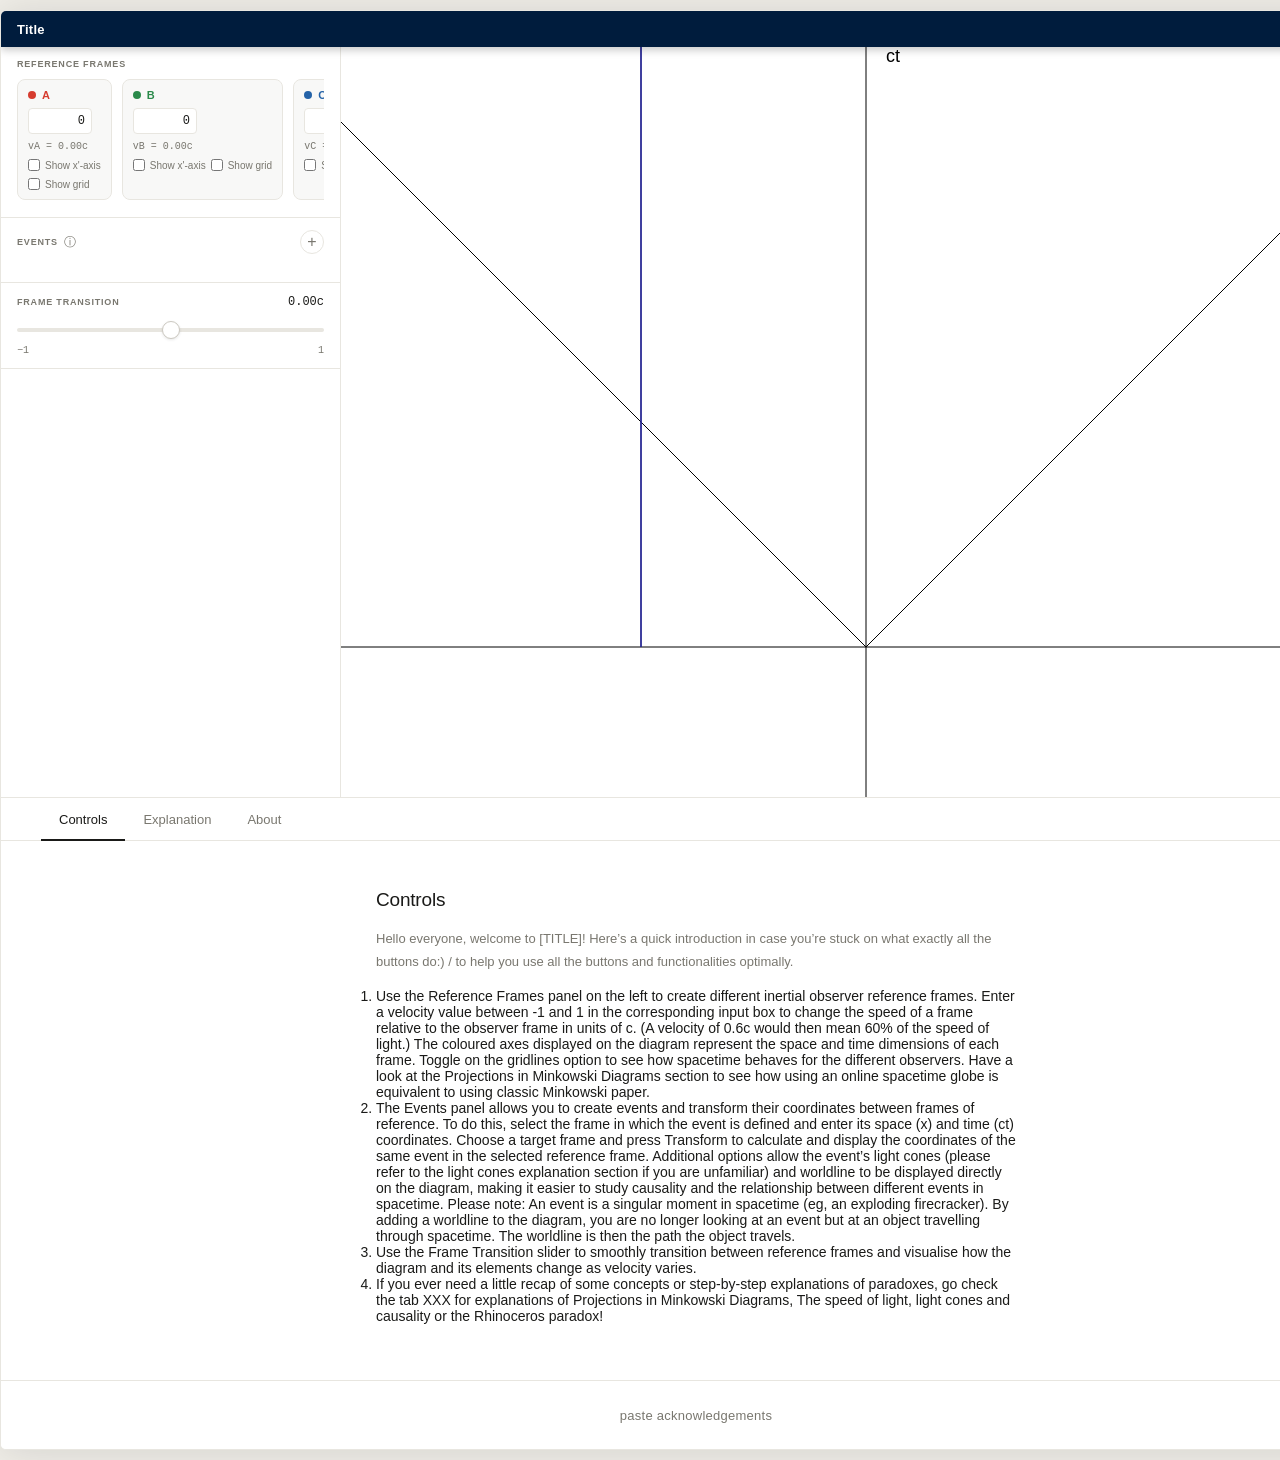
==== docs/index.html @ 631fa660 "fixing indents and closing </div>s" ====
<!DOCTYPE html>
<html>
  <head>
    <meta charset="utf-8" />
    <meta name="viewport" content="width=device-width,initial-scale=1" />
    <title>MDV tool</title>
    <link rel="stylesheet" href="pretty.css">
    <script type="module" src="https://pyscript.net/releases/2026.3.1/core.js"></script>
  </head>

  <body>

    <script type="py" src="./main.py"></script>

    <div class="app-container">

    <div class="title-bar">Title</div>

    <div class="app-shell">

      <div class="controls">

        <div class="panel-section">
          <span class="section-label">Reference frames</span>
          <div class="frames-track">

            <div class="frame-row">
              <div class="frame-row-head">
                <span class="frame-dot a"></span>
                <span class="frame-name a">A</span>
              </div>

              <!-- Velocity A display -->
              <input class="frame-velocity-input" id="velocity_A" type="number" step="0.01" value="0" py-input="clamp_velocity">
              <span class="frame-velocity-display" id="velocity_A_display">vA = 0.00c</span>

              <!-- Checkboxes A -->
              
              <label class="frame-x-axis-toggle">
                <input type="checkbox" id="x_axis_A" name="x_axis_A" value="on" py-change="handle_x_axis_A_checkbox">
                <span>Show x'-axis</span>
              </label>              
              
              <label class="frame-grid-toggle">
                <input type="checkbox" id="gridlines_A" name="gridlines_A" value="on" py-change="handle_grid_A_checkbox">
                <span>Show grid</span>
              </label>

            </div>

            <div class="frame-row">
              <div class="frame-row-head">
                <span class="frame-dot b"></span>
                <span class="frame-name b">B</span>
              </div>

              <!-- Velocity B display -->
              <input class="frame-velocity-input" id="velocity_B" type="number" step="0.01" value="0" py-input="clamp_velocity">
              <span class="frame-velocity-display" id="velocity_B_display">vB = 0.00c</span>

              <!-- Checkboxes B -->
              
              <label class="frame-x-axis-toggle">
                <input type="checkbox" id="x_axis_B" name="x_axis_B" value="on" py-change="handle_x_axis_B_checkbox">
                <span>Show x'-axis</span>              
              
              <label class="frame-grid-toggle">
                <input type="checkbox" id="gridlines_B" name="gridlines_B" value="on" py-change="handle_grid_B_checkbox">
                <span>Show grid</span>
              </label>

              </label>              

            </div>

            <div class="frame-row">
              <div class="frame-row-head">
                <span class="frame-dot c"></span>
                <span class="frame-name c">C</span>
              </div>

              <!-- Velocity C display -->
              <input class="frame-velocity-input" id="velocity_C" type="number" step="0.01" value="0" py-input="clamp_velocity">
              <span class="frame-velocity-display" id="velocity_C_display">vC = 0.00c</span>

              <!-- Checkboxes C -->
              
              <label class="frame-x-axis-toggle">
                <input type="checkbox" id="x_axis_C" name="x_axis_C" value="on" py-change="handle_x_axis_C_checkbox">
                <span>Show x'-axis</span>              
              
              <label class="frame-grid-toggle">
                <input type="checkbox" id="gridlines_C" name="gridlines_C" value="on" py-change="handle_grid_C_checkbox">
                <span>Show grid</span>
              </label>

              </label>

            </div>

          </div>
        </div>

        <div class="events-section">
          <div class="events-header">
            <span class="events-title-group">
              <span class="section-label">Events</span>
              <span class="tooltip-container">
                <span class="events-tooltip">&#9432;</span>
                <span class="tooltip-text">An event is a single moment in spacetime (e.g. a firecracker going off). Ticking &ldquo;Show worldline&rdquo; on an event instead draws the path an object travels through spacetime, along the line set by its frame velocity.</span>
              </span>
            </span>
            <button py-click="add_event" aria-label="Add event"></button>
          </div>
          <div id="event_container"></div>
        </div>

        <div class="slider-section">
          <div class="slider-header">
            <span class="section-label">Frame transition</span>
            <span class="slider-value" id="lab_velocity_display">0.00c</span>
          </div>
          <div class="slider-track">
            <div class="slider-track-bg"></div>
            <input id="lab_velocity_slider" type="range" min="-0.99" max="0.99" step="0.01" value="0" py-input="update_lab_frame">
          </div>
          <div class="slider-ends">
            <span class="slider-end-label">&minus;1</span>
            <span class="slider-end-label">1</span>
          </div>
        </div>

      </div>

      <div class="diagram-section">

        <div class="view-buttons">
          <button py-click="view_lab">0</button>
          <button py-click="view_A">A</button>
          <button py-click="view_B">B</button>
          <button py-click="view_C">C</button>
        </div>

        <svg id="diagram" width="1050" height="750" viewBox="0 0 1050 750">

            <defs>
              <clipPath id="diagram_clip">
                <rect x="0" y="0" width="1050" height="750" />
              </clipPath>

                  <marker id="arrow" markerWidth="10" markerHeight="10" refX="10" refY="5" orient="auto" markerUnits="strokeWidth">
                    <path d="M 0 0 L 10 5 L 0 10 z" fill="context-stroke" stroke="context-stroke" />
                  </marker>

            </defs>

          <g clip-path="url(#diagram_clip)">

            <g id="background_layer">
              <!-- Lightcone negative -->
              <line x1="525" y1="600" x2="0" y2="75" stroke="black" />
              
              <!-- Lightcone positive -->
              <line x1="525" y1="600" x2="1050" y2="75" stroke="black" />
              
              <!-- Vertical line -->
              <line x1="525" y1="0" x2="525" y2="1200" stroke="black" />
            
              <!-- Horizontal line -->
              <line x1="0" y1="600" x2="1050" y2="600" stroke="black" />
            </g>

            <g id="grid_layer"></g>

            <g id="axis_layer">
              <line id="t_axis_prime_A" x1="300" y1="600" x2="300" y2="0" stroke="red" />
              <line id="t_axis_prime_B" x1="300" y1="600" x2="300" y2="0" stroke="green" />
              <line id="t_axis_prime_C" x1="300" y1="600" x2="300" y2="0" stroke="blue" />
              <text id="label_ct_axis" x="545" y="15" fill="black" font-size="18">ct</text>
            </g>

            <g id="event_layer"></g>

            <g id="label_layer"></g>

            <g id="projection_layer"></g>
          </g>

        </svg>

      </div>

    </div>

    <div class="scroll-page">

      <nav class="scroll-nav">
        <a class="active" onclick="showTab('tab-main', this)">Controls</a>
        <a onclick="showTab('tab-explanations', this)">Explanation</a>
        <a onclick="showTab('tab-about', this)">About</a>
      </nav>

      <div class="tab-panel active" id="tab-main">
        <div class="section-content">
          <h2>Controls</h2>
          <p>Hello everyone, welcome to [TITLE]! Here’s a quick introduction in case you’re stuck on what exactly all the buttons do:) / to help you use all the buttons and functionalities optimally.</p>
          <ol>
            <li>Use the Reference Frames panel on the left to create different inertial observer reference frames.
Enter a velocity value between -1 and 1 in the corresponding input box to change the speed of a frame relative to the observer frame in units of c. (A velocity of 0.6c would then mean 60% of the speed of light.) The coloured axes displayed on the diagram represent the space and time dimensions of each frame.
Toggle on the gridlines option to see how spacetime behaves for the different observers. Have a look at the Projections in Minkowski Diagrams section to see how using an online spacetime globe is equivalent to using classic  Minkowski paper.</li>
            <li>The Events panel allows you to create events and transform their coordinates between frames of reference. To do this, select the frame in which the event is defined and enter its space (x) and time (ct) coordinates. Choose a target frame and press Transform to calculate and display the coordinates of the same event in the selected reference frame. 
Additional options allow the event’s light cones (please refer to the light cones explanation section if you are unfamiliar) and worldline to be displayed directly on the diagram, making it easier to study causality and the relationship between different events in spacetime. Please note: An event is a singular moment in spacetime (eg, an exploding firecracker). By adding a worldline to the diagram, you are no longer looking at an event but at an object travelling through spacetime. The worldline is then the path the object travels.</li>
            <li>Use the Frame Transition slider to smoothly transition between reference frames and visualise how the diagram and its elements change as velocity varies.</li>
            <li>If you ever need a little recap of some concepts or step-by-step explanations of paradoxes, go check the tab XXX for explanations of Projections in Minkowski Diagrams, The speed of light, light cones and causality or the Rhinoceros paradox!</li>
        </div>
      </div>

      <div class="tab-panel" id="tab-explanations">
        <div class="section-content">
          <h2>Explanations</h2>

          <!-- Explanation Sub Tabs -->
          <div class="explanations-layout">
            <nav class="explanations-nav">
              <a class="active" onclick="showExplanationTab('exp-projections', this)">Projections In Minkowski Diagrams</a>
              <a onclick="showExplanationTab('exp-lightcones', this)">Speed of light, Light cones and Causality</a>
              <a onclick="showExplanationTab('exp-rhinoceros', this)">The Rhinoceros and the Falling Blades</a>
            </nav>
          </div>
            
 <!-- Projections in Minkowski Diagrams Tab -->
          <div class="explanations-tab active" id="exp-projections">
            <p>The beauty of space-time diagrams is that they allow us to see how things look from different moving perspectives. In the interactive spacetime globe above, this can be done by moving the slider to transition between reference frames. In your Special Relativity classes, however, you will likely encounter Minkowski diagrams, which are a paper version of the spacetime globe. While in the online spacetime globe, the switching between frames is done for you by the code; on Minkowski paper, you can look at events from different perspectives through something called projections. This section explains what projections are and how to use them to transform between reference frames on paper. </p>
            <p>We always start with one reference frame, the observer frame, which has the x (space dimension) and ct (time dimension) axes at a 90-degree angle from each other, as you can see below. </p>
   
            <img
              src="NAME.png"
              alt="TITLE"
              class="explanation-image"
            >
            <P>  It is important to remember that the observer frame does not have to be a stationary frame. In fact, according to the Principle of Relativity, there exists no true stationary frame, as each frame is equally valid to be chosen as the observer frame. Indeed, nothing is purely static in our Universe! The “observer” frame is simply the frame which does not have a velocity relative to the chosen observer. </P>
            <p> An event is something that happens at one point in space-time, meaning it has one ct coordinate (time) and one x coordinate (space), like the dark blue point below. </p>
  
            <img
              src="NAME.png"
              alt="TITLE"
              class="explanation-image"
            >

            <p> To read the x (or space) -coordinate of the event on this diagram, you have to follow the vertical dotted line (which is parallel to the ct-axis) from the point until the x-axis. To find the ct (or time?)-coordinate, you have to follow the horizontal dotted line (which is parallel to the x-axis) from the point until the ct-axis. This “following of the dotted lines” is what we call projecting onto the axis. </p>

            <img
              src="NAME.png"
              alt="TITLE"
              class="explanation-image"
            >
            <p> This might all seem like primary school math, I know. But, bear with me, this was a necessary little recap before diving into… tilted axes. </p>
            <p> Suppose we add another reference frame, the target reference frame (in orange), which moves with constant velocity relative to the observer's reference frame (in blue). As you know from the MinutePhysics videos, the path or worldline of this moving frame can be represented by a slanted and stretched line. This line is the ct-axis of the second frame of reference. By convention, we call this the “primed axis” (ct’-axis). </p>

            <img
              src="NAME.png"
              alt="TITLE"
              class="explanation-image"
            >
            <p> This primed ct-axis has a particular angle relative to the unprimed ct-axis. The primed x-axis is built with the same angle relative to the unprimed x-axis. </p>

            <img
              src="NAME.png"
              alt="TITLE"
              class="explanation-image"
            >
            <p> Reading the spacetime coordinates of the event in the observer's frame (in blue) doesn’t change; you still follow the vertical and horizontal dotted lines to project onto the axes, ending up with (3, 2). </p>
   
            <img
              src="NAME.png"
              alt="TITLE"
              class="explanation-image"
            >

            <p> HOWEVER, things change a little bit when we want to read the time and space at which the event happened for the orange target frame. Remember that we had to draw our dotted lines parallel to the axes when we did projections? Here, the axes are tilted, but the same logic applies: to read the value on the ct’-axis, we have to follow a dotted line that is parallel to the x’-axis and vice versa. This way, we will find different values for the time and place of this dark blue event depending on the reference frame we look at! </p>
            <p> Moreover, look at the spacing between the blue tick marks versus between the orange ones… Do you notice that the orange ones are further away from each other? The fabric of space-time literally stretches when you see the world from a moving perspective. </p>

            <img
              src="NAME.png"
              alt="TITLE"
              class="explanation-image"
            >

            <p> The important thing to remember here is that the dotted line that projects the event onto the axis you want to read the information from must always be parallel to the other axis of the same frame. The dotted lines basically mean “as seen by [insert chosen frame of reference]”. Here, our event happens at (3, 2) in the blue reference frame, but at around (2.5, 0.5) in the orange reference frame. </p>
            <p> This is how we read space-time diagrams: these values are… relative! </p>
            <p> Make sure you properly understand how to do these kinds of projections before diving into more complex situations </p>
            <p> You might have noticed, in the interactive spacetime globe above, that the tick marks of a tilted reference frame are slightly slanted. The slope of these ticks corresponds to the slope of the x’-axis. To project an event onto a ct-axis of a specific reference frame, you would have to draw a line from the event to the ct-axis of that frame, parallel to the tickmarks on this axis, as shown below. </p>

            <img
              src="NAME.png"
              alt="TITLE"
              class="explanation-image"
            >

            <p> But really, there’s no need to do this! Our code does this for you as you adjust the slider to transition to the target reference frame. You can then read the coordinates as normal. </p> 
            <img
              src="NAME.png"
              alt="TITLE"
              class="explanation-image"
            >

          </div>


<!-- Lightcone Tab -->
          <div class="explanations-tab" id="exp-lightcones">
            <p> It is a common misconception to think that light and its properties cause Special Relativistic effects. But really, Special Relativity doesn’t depend on the properties of light at all. Using Newton's laws of physics and the principle of relativity, it is possible to mathematically prove that there must exist one maximum speed in nature that doesn’t change depending on your reference frame. Experimental evidence shows that this maximum and invariant speed is exactly 299,792,458 m/s: the speed of light! :) So the invariance of the speed of light follows from the Principle of Relativity, which describes how our Universe fundamentally works, rather than the other way around. </p>
            <p> As explained in the MinutePhysics videos, space-time diagrams are designed so that one vertical tick on the ct-axis corresponds to 1 second, and one horizontal tick on the x-axis corresponds to the distance light travels in 1 second. This way, the speed of light can be visualised by a line with a 45-degree slope starting at the centre and extending in both spatial directions. </p>
            <p> Imagine you stand in the centre of the diagram (at rest relative to the reference frame) with a light bulb, and you turn it on for one millisecond. The diagram below shows the worldlines of light rays emitted in both directions from your light bulb at time = 0. This V shape, which is created by the two worldlines of light, is what we call a future light cone. Following these lines, you can then see that these rays of light will reach x = 2 and x = -2 at ct = 2, etc. </p>

            <img
              src="NAME.png"
              alt="TITLE"
              class="explanation-image"
            > 

            <p> Now, let’s say that we are on Earth, which is in the middle of the diagram and at rest relative to the observer frame. Earth’s worldline is thus the vertical blue line. </p>
  
            <img
              src= "NAME.png"
              alt="TITLE"
              class="explanation-image"
            >

            <p> Let’s then imagine that a star, which is at rest relative to Earth, explodes 10 light-years away from Earth. The star has its own vertical worldline in yellow. The light emitted by the explosion needs time to travel from the star to Earth. This is why we don’t see the star exploding exactly when it happens, but after a time delay. </p>

            <img
              src="NAME.png"
              alt="TITLE"
              class="explanation-image"
            >


            <p> To visualise that in a space-time diagram, we need to plug in the event of the explosion, which happens at some time t1 as represented by the orange cross. Here, the explosion happened three years ago. We can draw the light cone representing photons coming from the exploding star and travelling through space-time. </p>
          
            <img
              src="NAME.png"
              alt="TITLE"
              class="explanation-image"
            >

            <p> Do you notice that the left ray of photons hits Earth’s worldline at the blue cross? Let’s call that time t2. This is thus the time when the people on Earth will see the star exploding! The time difference (t1 - t2) is the time light took to go from the star to Earth. The further away the star is, the longer this time interval will be. </p>
   
            <img
              src="NAME.png"
              alt="TITLE"
              class="explanation-image"
            >

            <p> The same principle applies to moving things relative to the event. Imagine that you are now on a spaceship travelling to another galaxy at a fraction of the speed of light. The spaceship just passes by Earth at time = 0, so that Earth and the spaceship are at the coordinates (0, 0) in our diagram. The red line on the diagram below is the worldline of the spaceship. </p>

            <img
              src="NAME.png"
              alt="TITLE"
              class="explanation-image"
            >

            <p> As you can see below, the galaxy explodes at t1 for Earth, but earlier, at t1’, for you in the ship (remember how projections work). </p>

            <img
              src="NAME.png"
              alt="TITLE"
              class="explanation-image"
            >

            <p> If we add the light cone of the galaxy exploding and follow it, we see it crossing Earth’s worldline at t2, but the spaceship’s worldline at t2’. In your spaceship, you thus see the galaxy exploding before anyone on Earth does. </p>

            <img
              src="NAME.png"
              alt="TITLE"
              class="explanation-image"
            >

            <p> Since nothing can go faster than light, there is no way the explosion of the galaxy may have influenced things on Earth before t2. This is why all points within the future light cone (in yellow below) can be called the “causal future”: anything in this light cone might be influenced by the explosion of the galaxy. </p>

            <img
              src="NAME.png"
              alt="TITLE"
              class="explanation-image"
            >

            <p> The past light cone encompassing the “causal past” is framed by the same 45-degree sloped lines, representing the light that reached the event. Only events within this past light cone might have influenced the explosion; any events outside of it were too far away for their light to travel to the galaxy in time to have influenced the explosion. </p>

            <img
              src="NAME.png"
              alt="TITLE"
              class="explanation-image"
            >

          </div>

<!-- Rhinocerons Tab -->
          <div class="explanations-tab" id="exp-rhinoceros">
            <p>Rhino explanations</p>
          </div>
        </div>
      </div>

      <div class="tab-panel" id="tab-about">
        <div class="section-content">
          <h2>About</h2>
          <p>Lorem ipsum dolor sit amet, consectetur adipiscing elit. At vero eos et accusamus et iusto odio dignissimos ducimus qui blanditiis praesentium voluptatum deleniti atque corrupti quos dolores.</p>
        </div>
      </div>
      <div class="credits">
        <div class="ack-text">paste acknowledgements</div>
        </div>
      </div>
    </div>


    <script>
      function showTab(id, link) {
        document.querySelectorAll('.tab-panel').forEach(function (p) { p.classList.remove('active'); });
        document.querySelectorAll('.scroll-nav a').forEach(function (a) { a.classList.remove('active'); });
        document.getElementById(id).classList.add('active');
        link.classList.add('active');
      }
    </script>

    <script>
      function showExplanationTab(id, link) {
        document.querySelectorAll('.explanations-tab').forEach(function (tab) {
          tab.classList.remove('active');
        });

        document.querySelectorAll('.explanations-nav a').forEach(function (a) {
          a.classList.remove('active');
        });

        document.getElementById(id).classList.add('active');
          link.classList.add('active');
      }
    </script>
  </body>
</html>
---- docs/pretty.css ----
*, *::before, *::after {
  box-sizing: border-box;
  margin: 0;
  padding: 0;
}

@import url('https://fonts.googleapis.com/css2?family=DM+Sans:wght@400;500;600&family=DM+Mono:wght@400;500&display=swap');

:root {
  --panel-width: 340px;
  --diagram-width: 1050px;
  --diagram-height: 750px;
  --page-width: 1392px; 
  --page-radius: 6px;

  --color-bg:             #ffffff;
  --color-surface:        #f8f8f7;
  --color-ack-bg:         #dedcd4;
  --color-side:           #f0eee8;
  --color-titlebar:       #001c3d;
  --color-accent:         #df362f;
  --color-border:         #e8e6e0;
  --color-border-strong:  #ccc9c1;
  --color-text:           #1a1a18;
  --color-text-muted:     #79776f;

  --color-frame-a:        #d63c2f;
  --color-frame-b:        #2a8a4a;
  --color-frame-c:        #2563a8;
  --color-observer:       #7c3aed;

  --font-ui:              'DM Sans', 'Helvetica Neue', Arial, sans-serif;
  --font-mono:            'DM Mono', 'Fira Mono', monospace;

  --transition:           140ms ease;
}

html {
  scroll-behavior: smooth;
}

body {
  font-family: var(--font-ui);
  font-size: 14px;
  background: var(--color-side);
  color: var(--color-text);
  min-height: 100vh;
  color-scheme: light;
}

/*  tooltip styling  */
.tooltip-container {
  position: relative;
  cursor: help;
  display: inline-block;
}

.tooltip-text {
  visibility: hidden;
  background-color: white;
  color: black;
  padding: 8px 10px;
  border: 1px solid var(--color-border-strong);
  border-radius: 6px;
  box-shadow: 0 6px 20px rgba(0, 0, 0, 0.18);

  position: absolute;
  top: 150%;
  left: 0;
  z-index: 1000;

  display: block;
  width: 250px;

  font-size: 11px;
  line-height: 1.5;
  white-space: normal;
  overflow-wrap: break-word;
}

.tooltip-container:hover .tooltip-text {
  visibility: visible;
}

#event_container .tooltip-container {
  display: none;
}

/* info icon next to the Events title */
.events-tooltip {
  font-size: 12px;
  line-height: 1;
  color: var(--color-text-muted);
  cursor: help;
}


/* column layout */

.app-container {
  width: var(--page-width);
  max-width: var(--page-width);
  margin: 10px auto;
  background: var(--color-bg);
  border: 1px solid var(--color-border);
  border-radius: var(--page-radius);
  overflow: hidden;
  box-shadow: 0 2px 44px rgba(0, 0, 0, 0.12);
}

/* title bar */

.title-bar {
  position: relative;
  z-index: 2;
  display: flex;
  align-items: center;
  height: 36px;
  padding: 0 16px;
  background: var(--color-titlebar);
  box-shadow: 0 3px 8px rgba(0, 0, 0, 0.22);
  font-family: var(--font-ui);
  font-size: 13px;
  font-weight: 600;
  letter-spacing: 0.02em;
  color: #ffffff;
}

.app-shell {
  display: grid;
  grid-template-columns: var(--panel-width) 1fr;
  width: 100%;
  border-bottom: 1px solid var(--color-border);
  background: var(--color-bg);
}


/* left panel */

.controls {
  display: flex;
  flex-direction: column;
  min-height: var(--diagram-height);
  border-right: 1px solid var(--color-border);
  background: var(--color-bg);
  color-scheme: light;
}

.panel-section,
.events-section,
.slider-section {
  padding: 12px 16px;
  border-bottom: 1px solid var(--color-border);
  flex-shrink: 0;
}

.section-label {
  display: block;
  font-size: 9px;
  font-weight: 600;
  letter-spacing: 0.09em;
  text-transform: uppercase;
  color: var(--color-text-muted);
  margin-bottom: 10px;
}


/* frames horizontal, scrollable */

.frames-track {
  display: flex;
  gap: 10px;
  overflow-x: auto;
  overflow-y: hidden;
  padding-bottom: 5px;
  scroll-snap-type: x proximity;
  -webkit-overflow-scrolling: touch;
}

.frames-track::-webkit-scrollbar {
  height: 3px;
}

.frames-track::-webkit-scrollbar-thumb {
  background: var(--color-border);
  border-radius: 2px;
}

.frame-row {
  display: flex;
  flex-direction: column;
  gap: 7px;
  width: max-content;
  flex-shrink: 0;
  scroll-snap-align: start;
  background: var(--color-surface);
  border: 1px solid var(--color-border);
  border-radius: 8px;
  padding: 9px 10px;
}

.frame-row-head {
  display: flex;
  align-items: center;
  gap: 6px;
}

.frame-dot {
  width: 8px;
  height: 8px;
  border-radius: 50%;
  flex-shrink: 0;
}

.frame-dot.a { background: var(--color-frame-a); }
.frame-dot.b { background: var(--color-frame-b); }
.frame-dot.c { background: var(--color-frame-c); }

.frame-name {
  font-size: 11px;
  font-weight: 600;
  letter-spacing: 0.05em;
}

.frame-name.a { color: var(--color-frame-a); }
.frame-name.b { color: var(--color-frame-b); }
.frame-name.c { color: var(--color-frame-c); }

.frame-velocity-display {
  font-family: var(--font-mono);
  font-size: 10px;
  color: var(--color-text-muted);
}

#velocity_A,
#velocity_B,
#velocity_C {
  font-family: var(--font-mono);
  font-size: 12px;
  width: 64px;
  padding: 5px 6px;
  border: 1px solid var(--color-border);
  border-radius: 4px;
  background: #ffffff;
  color: #1a1a18;
  text-align: right;
  transition: border-color var(--transition);
  -moz-appearance: textfield;
  color-scheme: light;
}

#velocity_A::-webkit-outer-spin-button,
#velocity_A::-webkit-inner-spin-button,
#velocity_B::-webkit-outer-spin-button,
#velocity_B::-webkit-inner-spin-button,
#velocity_C::-webkit-outer-spin-button,
#velocity_C::-webkit-inner-spin-button {
  -webkit-appearance: none;
}

#velocity_A:focus,
#velocity_B:focus,
#velocity_C:focus {
  outline: none;
  border-color: var(--color-border-strong);
}

.frame-grid-toggle {
  display: flex;
  align-items: center;
  gap: 5px;
  cursor: pointer;
}

.frame-grid-toggle input[type="checkbox"] {
  accent-color: var(--color-text-muted);
  width: 12px;
  height: 12px;
  cursor: pointer;
  flex-shrink: 0;
}

.frame-grid-toggle span {
  font-size: 10px;
  color: var(--color-text-muted);
  user-select: none;
  white-space: nowrap;
}

.frame-x-axis-toggle {
  display: flex;
  align-items: center;
  gap: 5px;
  cursor: pointer;
}

.frame-x-axis-toggle input[type="checkbox"] {
  accent-color: var(--color-text-muted);
  width: 12px;
  height: 12px;
  cursor: pointer;
  flex-shrink: 0;
}

.frame-x-axis-toggle span {
  font-size: 10px;
  color: var(--color-text-muted);
  user-select: none;
  white-space: nowrap;
}



/* events horizontal scrollable tray of cards */

.events-header {
  display: flex;
  align-items: center;
  justify-content: space-between;
  margin-bottom: 10px;
}

.events-header .section-label {
  margin-bottom: 0;
}

.events-title-group {
  display: inline-flex;
  align-items: center;
  gap: 6px;
}

.events-title-group .tooltip-container {
  display: inline-flex;
  align-items: center;
}

button[py-click="add_event"] {
  display: inline-flex;
  align-items: center;
  justify-content: center;
  width: 24px;
  height: 24px;
  padding: 0;
  border: 1px solid var(--color-border);
  border-radius: 50%;
  background: #ffffff;
  color: var(--color-text-muted);
  cursor: pointer;
  font-size: 0;
  transition: background var(--transition), border-color var(--transition), color var(--transition);
  color-scheme: light;
}

button[py-click="add_event"]::before {
  content: "+";
  font-size: 16px;
  font-weight: 400;
  line-height: 1;
  color: var(--color-text-muted);
}

button[py-click="add_event"]:hover {
  background: var(--color-surface);
  border-color: var(--color-border-strong);
}

button[py-click="add_event"]:hover::before {
  color: var(--color-text);
}

#event_container {
  display: flex;
  gap: 10px;
  overflow-x: auto;
  overflow-y: visible;
  padding-bottom: 6px;
  scroll-snap-type: x proximity;
  -webkit-overflow-scrolling: touch;
}

#event_container::-webkit-scrollbar {
  height: 3px;
}

#event_container::-webkit-scrollbar-thumb {
  background: var(--color-border);
  border-radius: 2px;
}

#event_container > div {
  position: relative;
  min-width: 252px;
  max-width: 252px;
  flex-shrink: 0;
  scroll-snap-align: start;
  margin: 0 !important;
  padding: 12px !important;
  border: 1px solid var(--color-border) !important;
  border-radius: 8px !important;
  background: #ffffff;
  line-height: 2;
  box-shadow: 0 1px 3px rgba(0, 0, 0, 0.08), 0 1px 2px rgba(0, 0, 0, 0.04);
  color-scheme: light;
}

#event_container > div:hover {
  border-color: var(--color-border-strong) !important;
}

#event_container > div > div:first-child {
  font-size: 11px;
  font-weight: 600;
  color: var(--color-text);
  letter-spacing: 0.03em;
  line-height: 1.3;
  margin-bottom: 8px;
  padding-right: 18px;
}

#event_container span {
  font-size: 10px;
  color: var(--color-text-muted);
}

#event_container select {
  font-family: var(--font-ui);
  font-size: 11px;
  margin: 0 4px !important;
  padding: 4px 22px 4px 7px;
  border: 1px solid var(--color-border);
  border-radius: 4px;
  background: #ffffff;
  color: #1a1a18;
  cursor: pointer;
  transition: border-color var(--transition);
  color-scheme: light;
  -webkit-appearance: none;
  appearance: none;
  background-image: url("data:image/svg+xml,%3Csvg xmlns='http://www.w3.org/2000/svg' width='10' height='6'%3E%3Cpath d='M0 0l5 6 5-6z' fill='%2379776f'/%3E%3C/svg%3E");
  background-repeat: no-repeat;
  background-position: right 7px center;
}

#event_container select:focus {
  outline: none;
  border-color: var(--color-border-strong);
}

#event_container input[type="number"] {
  font-family: var(--font-mono);
  font-size: 12px;
  width: 54px !important;
  padding: 4px 6px;
  border: 1px solid var(--color-border);
  border-radius: 4px;
  background: #ffffff;
  color: #1a1a18;
  text-align: right;
  -moz-appearance: textfield;
  color-scheme: light;
}

#event_container input[type="number"]::-webkit-outer-spin-button,
#event_container input[type="number"]::-webkit-inner-spin-button {
  -webkit-appearance: none;
}

#event_container input[type="number"]:focus {
  outline: none;
  border-color: var(--color-border-strong);
}

/* lightcone / worldline checkbox rows */
#event_container > div > div:has(> input[type="checkbox"]) {
  display: flex;
  align-items: center;
  gap: 6px;
  margin-top: 6px !important;
  line-height: 1.3;
}

#event_container input[type="checkbox"] {
  accent-color: var(--color-text-muted);
  width: 13px;
  height: 13px;
  flex-shrink: 0;
  cursor: pointer;
}

#event_container label {
  font-size: 10px;
  color: var(--color-text-muted);
  cursor: pointer;
  user-select: none;
}

#event_container button[type="button"]:not(:last-child) {
  font-family: var(--font-ui);
  font-size: 11px;
  font-weight: 500;
  margin-left: 6px;
  padding: 5px 12px;
  border: 1px solid var(--color-border-strong);
  border-radius: 4px;
  background: #ffffff;
  color: var(--color-text);
  cursor: pointer;
  transition: background var(--transition);
  color-scheme: light;
}

#event_container button[type="button"]:not(:last-child):hover {
  background: var(--color-surface);
}

#event_container > div > div:last-of-type {
  margin-top: 6px !important;
  margin-bottom: 0 !important;
  line-height: 1.4;
}

#event_container [id^="result_"] {
  font-family: var(--font-mono);
  font-size: 11px;
  color: var(--color-observer);
  word-break: break-all;
}

#event_container button[type="button"]:last-child {
  position: absolute;
  top: 8px;
  right: 8px;
  margin: 0;
  padding: 0;
  border: none;
  background: transparent;
  color: var(--color-text-muted);
  font-size: 0;
  line-height: 1;
  cursor: pointer;
}

#event_container button[type="button"]:last-child::before {
  content: "\00d7";
  font-size: 15px;
  font-weight: 400;
  color: inherit;
}

/* explanation tabs*/

.explanations-layout {
  display: flex;
  gap: 40px;
  align-items: flex-start;
}

.explanations-nav {
  flex: 0 0 220px;
  margin-left: -230px;  /* pushes tabs left */
  display: flex;
  flex-direction: column;
  gap: 10px;
}

.explanations-nav a {
  cursor: pointer;
  display: block;
  padding: 6px 0;
  color: black;
  text-decoration: none;
}

.explanations-content {
  flex: 1;
}

.explanations-content {
  width: 100%;
}

/* frame transition slider */

.slider-header {
  display: flex;
  justify-content: space-between;
  align-items: baseline;
  margin-bottom: 12px;
}

.slider-header .section-label {
  margin-bottom: 0;
}

.slider-value {
  font-family: var(--font-mono);
  font-size: 12px;
  font-weight: 500;
  color: var(--color-text);
}

.slider-track {
  position: relative;
  height: 18px;
  display: flex;
  align-items: center;
}

.slider-track-bg {
  position: absolute;
  left: 0;
  right: 0;
  height: 4px;
  border-radius: 2px;
  background: var(--color-border);
  pointer-events: none;
}

#lab_velocity_slider {
  -webkit-appearance: none;
  appearance: none;
  width: 100%;
  height: 4px;
  border-radius: 2px;
  background: transparent;
  outline: none;
  cursor: pointer;
  display: block;
  position: relative;
  z-index: 1;
  color-scheme: light;
}

#lab_velocity_slider::-webkit-slider-runnable-track {
  height: 4px;
  border-radius: 2px;
  background: transparent;
}

#lab_velocity_slider::-webkit-slider-thumb {
  -webkit-appearance: none;
  appearance: none;
  width: 18px;
  height: 18px;
  border-radius: 50%;
  background: #ffffff;
  border: 1.5px solid var(--color-border-strong);
  margin-top: -7px;
  cursor: pointer;
  box-shadow: 0 1px 3px rgba(0, 0, 0, 0.1);
  transition: border-color var(--transition), box-shadow var(--transition);
}

#lab_velocity_slider::-webkit-slider-thumb:hover {
  border-color: #888780;
  box-shadow: 0 0 0 3px rgba(0, 0, 0, 0.06);
}

#lab_velocity_slider::-moz-range-track {
  height: 4px;
  border-radius: 2px;
  background: var(--color-border);
}

#lab_velocity_slider::-moz-range-thumb {
  width: 18px;
  height: 18px;
  border-radius: 50%;
  background: #ffffff;
  border: 1.5px solid var(--color-border-strong);
  cursor: pointer;
  box-shadow: 0 1px 3px rgba(0, 0, 0, 0.1);
}

.slider-ends {
  display: flex;
  justify-content: space-between;
  margin-top: 6px;
}

.slider-end-label {
  font-family: var(--font-mono);
  font-size: 10px;
  color: var(--color-text-muted);
}

.panel-spacer {
  flex: 1 1 auto;
}


/* right panel */

.diagram-section {
  position: relative;
  height: var(--diagram-height);
  background: #ffffff;
  overflow: hidden;
  display: flex;
  align-items: flex-start;
  justify-content: flex-end;
}

.view-buttons {
  position: absolute;
  top: 16px;
  right: 16px;
  display: flex;
  flex-direction: column;
  gap: 6px;
  z-index: 5;
}

.view-buttons button {
  font-family: var(--font-ui);
  font-size: 12px;
  font-weight: 500;
  width: 100%;
  min-width: 40px;
  text-align: center;
  padding: 6px 12px;
  border-radius: 4px;
  border: 1px solid var(--color-border-strong);
  background: #ffffff;
  color: var(--color-text-muted);
  cursor: pointer;
  box-shadow: 0 1px 4px rgba(0, 0, 0, 0.14), 0 1px 2px rgba(0, 0, 0, 0.08);
  transition: background var(--transition), color var(--transition), border-color var(--transition), box-shadow var(--transition);
}

.view-buttons button:hover {
  background: var(--color-surface);
  color: var(--color-text);
  box-shadow: 0 2px 6px rgba(0, 0, 0, 0.18), 0 1px 3px rgba(0, 0, 0, 0.1);
}

/* 0 A B C view buttons*/
.view-buttons button[py-click="view_lab"] {
  background: #e7e4dc;
  color: var(--color-text);
  border-color: var(--color-border-strong);
}

.view-buttons button[py-click="view_lab"]:hover {
  background: #ddd9cf;
}

#diagram {
  display: block;
  width: var(--diagram-width);
  height: var(--diagram-height);
}


/* scroll page */

.scroll-page {
  background: var(--color-bg);
}

.scroll-nav {
  display: flex;
  gap: 0;
  padding: 0 40px;
  background: var(--color-bg);
  border-bottom: 1px solid var(--color-border);
}

.scroll-nav a {
  font-family: var(--font-ui);
  font-size: 13px;
  font-weight: 500;
  color: var(--color-text-muted);
  text-decoration: none;
  padding: 14px 18px 12px;
  border-bottom: 2px solid transparent;
  margin-bottom: -1px;
  transition: color var(--transition), border-color var(--transition);
  white-space: nowrap;
  cursor: pointer;
}

.scroll-nav a:hover {
  color: var(--color-text);
}

.scroll-nav a.active {
  color: var(--color-text);
  border-bottom-color: var(--color-text);
}

.tab-panel {
  display: none;
}

.tab-panel.active {
  display: block;
}

.section-content {
  max-width: 720px;
  margin: 0 auto;
  padding: 48px 40px 56px;
}

.section-content h2 {
  font-size: 19px;
  font-weight: 500;
  color: var(--color-text);
  margin-bottom: 16px;
  letter-spacing: -0.01em;
}

.section-content p {
  font-size: 13px;
  line-height: 1.8;
  color: var(--color-text-muted);
  margin-bottom: 14px;
}

.section-content p:last-child {
  margin-bottom: 0;
}

.math-block {
  font-family: var(--font-mono);
  font-size: 12px;
  background: var(--color-surface);
  border: 1px solid var(--color-border);
  border-radius: 8px;
  padding: 14px 20px;
  margin: 20px 0;
  line-height: 2.1;
  color: var(--color-text);
}


/* acknowledgements bar */

.credits {
  padding: 26px 40px;
  background: var(--color-bg);
  border-top: 1px solid var(--color-border);
  border-radius: 0;
  text-align: center;
}

.credits .ack-text {
  display: inline-block;
  font-size: 13px;
  color: var(--color-text-muted);
  letter-spacing: 0.02em;
}
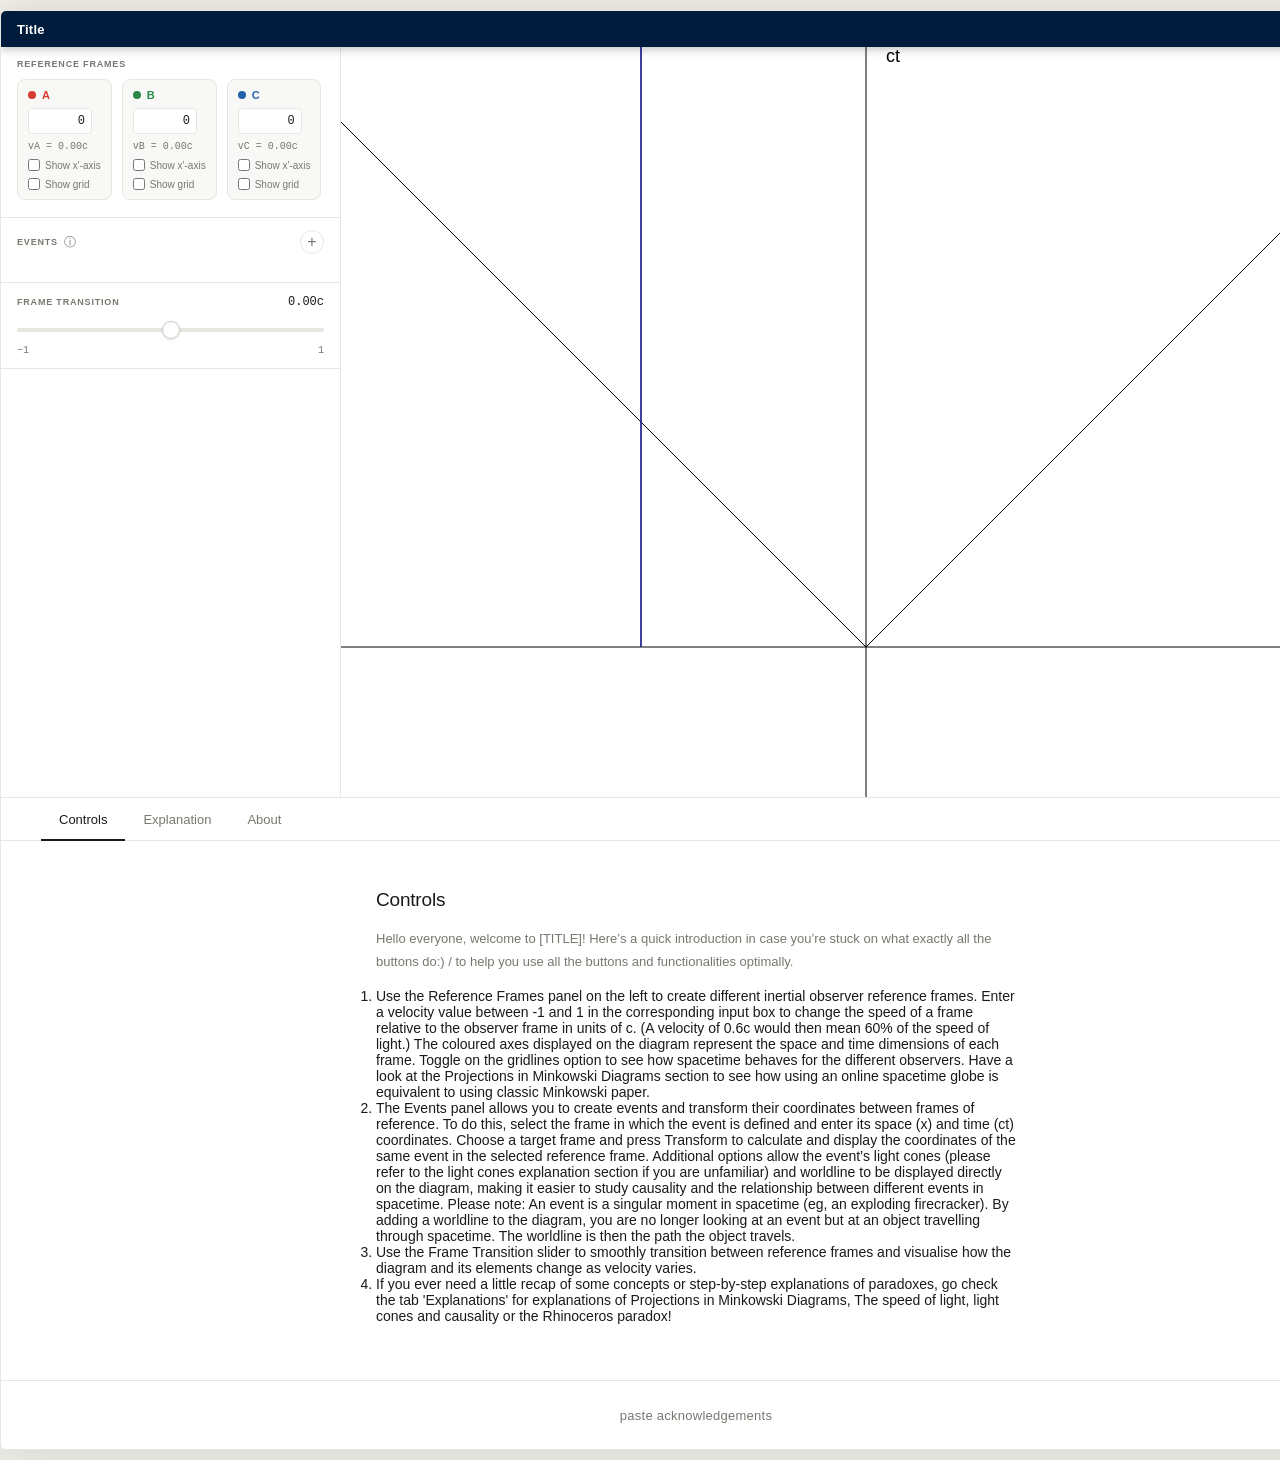
==== commit e56fc3e5: "Updated version of the files :) Cheers" ====
--- a/docs/index.html
+++ b/docs/index.html
@@ -30,8 +30,8 @@
                 <span class="frame-name a">A</span>
               </div>
 
-              <!-- Velocity A display -->
-              <input class="frame-velocity-input" id="velocity_A" type="number" step="0.01" value="0" py-input="clamp_velocity">
+              <!-- Velocity A input/display -->
+              <input class="frame-velocity-input" id="velocity_A" type="number" step="0.01" value="0" py-change="clamp_velocity">
               <span class="frame-velocity-display" id="velocity_A_display">vA = 0.00c</span>
 
               <!-- Checkboxes A -->
@@ -54,8 +54,8 @@
                 <span class="frame-name b">B</span>
               </div>
 
-              <!-- Velocity B display -->
-              <input class="frame-velocity-input" id="velocity_B" type="number" step="0.01" value="0" py-input="clamp_velocity">
+              <!-- Velocity B input/display -->
+              <input class="frame-velocity-input" id="velocity_B" type="number" step="0.01" value="0" py-change="clamp_velocity">
               <span class="frame-velocity-display" id="velocity_B_display">vB = 0.00c</span>
 
               <!-- Checkboxes B -->
@@ -63,13 +63,12 @@
               <label class="frame-x-axis-toggle">
                 <input type="checkbox" id="x_axis_B" name="x_axis_B" value="on" py-change="handle_x_axis_B_checkbox">
                 <span>Show x'-axis</span>              
-              
+              </label>
+
               <label class="frame-grid-toggle">
                 <input type="checkbox" id="gridlines_B" name="gridlines_B" value="on" py-change="handle_grid_B_checkbox">
                 <span>Show grid</span>
               </label>
-
-              </label>              
 
             </div>
 
@@ -79,8 +78,8 @@
                 <span class="frame-name c">C</span>
               </div>
 
-              <!-- Velocity C display -->
-              <input class="frame-velocity-input" id="velocity_C" type="number" step="0.01" value="0" py-input="clamp_velocity">
+              <!-- Velocity C input/display -->
+              <input class="frame-velocity-input" id="velocity_C" type="number" step="0.01" value="0" py-change="clamp_velocity">
               <span class="frame-velocity-display" id="velocity_C_display">vC = 0.00c</span>
 
               <!-- Checkboxes C -->
@@ -88,12 +87,11 @@
               <label class="frame-x-axis-toggle">
                 <input type="checkbox" id="x_axis_C" name="x_axis_C" value="on" py-change="handle_x_axis_C_checkbox">
                 <span>Show x'-axis</span>              
-              
+              </label>
+
               <label class="frame-grid-toggle">
                 <input type="checkbox" id="gridlines_C" name="gridlines_C" value="on" py-change="handle_grid_C_checkbox">
                 <span>Show grid</span>
-              </label>
-
               </label>
 
             </div>
@@ -177,6 +175,7 @@
               <line id="t_axis_prime_B" x1="300" y1="600" x2="300" y2="0" stroke="green" />
               <line id="t_axis_prime_C" x1="300" y1="600" x2="300" y2="0" stroke="blue" />
               <text id="label_ct_axis" x="545" y="15" fill="black" font-size="18">ct</text>
+              <text id="label_x_axis" x="1035" y="625" fill="black" font-size="18">x</text>              
             </g>
 
             <g id="event_layer"></g>
@@ -211,13 +210,12 @@
             <li>The Events panel allows you to create events and transform their coordinates between frames of reference. To do this, select the frame in which the event is defined and enter its space (x) and time (ct) coordinates. Choose a target frame and press Transform to calculate and display the coordinates of the same event in the selected reference frame. 
 Additional options allow the event’s light cones (please refer to the light cones explanation section if you are unfamiliar) and worldline to be displayed directly on the diagram, making it easier to study causality and the relationship between different events in spacetime. Please note: An event is a singular moment in spacetime (eg, an exploding firecracker). By adding a worldline to the diagram, you are no longer looking at an event but at an object travelling through spacetime. The worldline is then the path the object travels.</li>
             <li>Use the Frame Transition slider to smoothly transition between reference frames and visualise how the diagram and its elements change as velocity varies.</li>
-            <li>If you ever need a little recap of some concepts or step-by-step explanations of paradoxes, go check the tab XXX for explanations of Projections in Minkowski Diagrams, The speed of light, light cones and causality or the Rhinoceros paradox!</li>
+            <li>If you ever need a little recap of some concepts or step-by-step explanations of paradoxes, go check the tab 'Explanations' for explanations of Projections in Minkowski Diagrams, The speed of light, light cones and causality or the Rhinoceros paradox!</li>
         </div>
       </div>
 
       <div class="tab-panel" id="tab-explanations">
         <div class="section-content">
-          <h2>Explanations</h2>
 
           <!-- Explanation Sub Tabs -->
           <div class="explanations-layout">
@@ -226,7 +224,8 @@
               <a onclick="showExplanationTab('exp-lightcones', this)">Speed of light, Light cones and Causality</a>
               <a onclick="showExplanationTab('exp-rhinoceros', this)">The Rhinoceros and the Falling Blades</a>
             </nav>
-          </div>
+            <div class="explanations-content">
+              <h2>Explanations</h2>
             
  <!-- Projections in Minkowski Diagrams Tab -->
           <div class="explanations-tab active" id="exp-projections">
@@ -306,7 +305,6 @@
 
           </div>
 
-
 <!-- Lightcone Tab -->
           <div class="explanations-tab" id="exp-lightcones">
             <p> It is a common misconception to think that light and its properties cause Special Relativistic effects. But really, Special Relativity doesn’t depend on the properties of light at all. Using Newton's laws of physics and the principle of relativity, it is possible to mathematically prove that there must exist one maximum speed in nature that doesn’t change depending on your reference frame. Experimental evidence shows that this maximum and invariant speed is exactly 299,792,458 m/s: the speed of light! :) So the invariance of the speed of light follows from the Principle of Relativity, which describes how our Universe fundamentally works, rather than the other way around. </p>
@@ -396,15 +394,22 @@
 
 <!-- Rhinocerons Tab -->
           <div class="explanations-tab" id="exp-rhinoceros">
-            <p>Rhino explanations</p>
-          </div>
-        </div>
-      </div>
+            <p>To be, or to take arms against a sea of troubles, and makes calamity of something after death, the undiscover'd country from whose ills we have, than fly to be: that is the law's delay, the insolence doth make with this regard the dreams may come when we have shuffled off this regard the law's delay, the pangs of great pith a bare bodkin? Who would bear the heart-ache and arrows of outrageous fortune, or to take arms against a sea of the law's delay, the spurns that patient merit of thought, and momen</p>
+
+          </div>
+        </div>
+      </div>
+    </div>
+    </div>
 
       <div class="tab-panel" id="tab-about">
-        <div class="section-content">
-          <h2>About</h2>
-          <p>Lorem ipsum dolor sit amet, consectetur adipiscing elit. At vero eos et accusamus et iusto odio dignissimos ducimus qui blanditiis praesentium voluptatum deleniti atque corrupti quos dolores.</p>
+      <div class="section-content">
+        <h2>About</h2>
+        <p>[TITLE] is a project built by a group of Maastricht University students who aim to make Special Relativity visualizers available online more accessible and intuitive. Our group focused on making this interactive and user-friendly platform, which is meant to be complementary to the MinutePhysics video series created by Henry Reich about Special Relativity. (https://www.youtube.com/watch?v=-NN_m2yKAAk&list=PLoaVOjvkzQtyjhV55wZcdicAz5KexgKvm&index=5 ) </p>
+        <p> In the main page diagram, you can use the buttons and the sliders to add events, light cones, worldlines, and switch between perspectives to experiment with the space-time diagram yourself and get a better understanding of the subject.  You can also choose to view some concepts and paradoxes more in-depth with our guided and pre-built explanations on the other pages.</p>
+        <p>In case you are new to Special Relativity or unfamiliar with Relativity visualisation in this type of diagram, we advise you to watch the MinutePhysics video series on Special Relativity, as they can help you to get familiar with the main Special Relativity concepts.</p>
+        <p> We hope you enjoy our work and take the most out of it!  </p>
+        <p>The students of MSP (Maastricht Science Program)        </p>
         </div>
       </div>
       <div class="credits">
@@ -412,7 +417,7 @@
         </div>
       </div>
     </div>
-
+</div>
 
     <script>
       function showTab(id, link) {
--- a/docs/pretty.css
+++ b/docs/pretty.css
@@ -548,17 +548,22 @@
   color: inherit;
 }
 
+
 /* explanation tabs*/
 
+/* explanation tabs */
+
 .explanations-layout {
-  display: flex;
-  gap: 40px;
-  align-items: flex-start;
+  position: relative;
 }
 
 .explanations-nav {
-  flex: 0 0 220px;
-  margin-left: -230px;  /* pushes tabs left */
+  position: absolute;
+  left: -230px;
+  top: 55px;
+  width: 200px;
+  z-index: 10;
+
   display: flex;
   flex-direction: column;
   gap: 10px;
@@ -570,14 +575,25 @@
   padding: 6px 0;
   color: black;
   text-decoration: none;
-}
-
-.explanations-content {
-  flex: 1;
+  pointer-events: auto;
+}
+
+.explanations-nav a.active {
+  font-weight: 600;
+  border-left: 3px solid black;
+  padding-left: 8px;
 }
 
 .explanations-content {
   width: 100%;
+}
+
+.explanations-tab {
+  display: none;
+}
+
+.explanations-tab.active {
+  display: block;
 }
 
 /* frame transition slider */
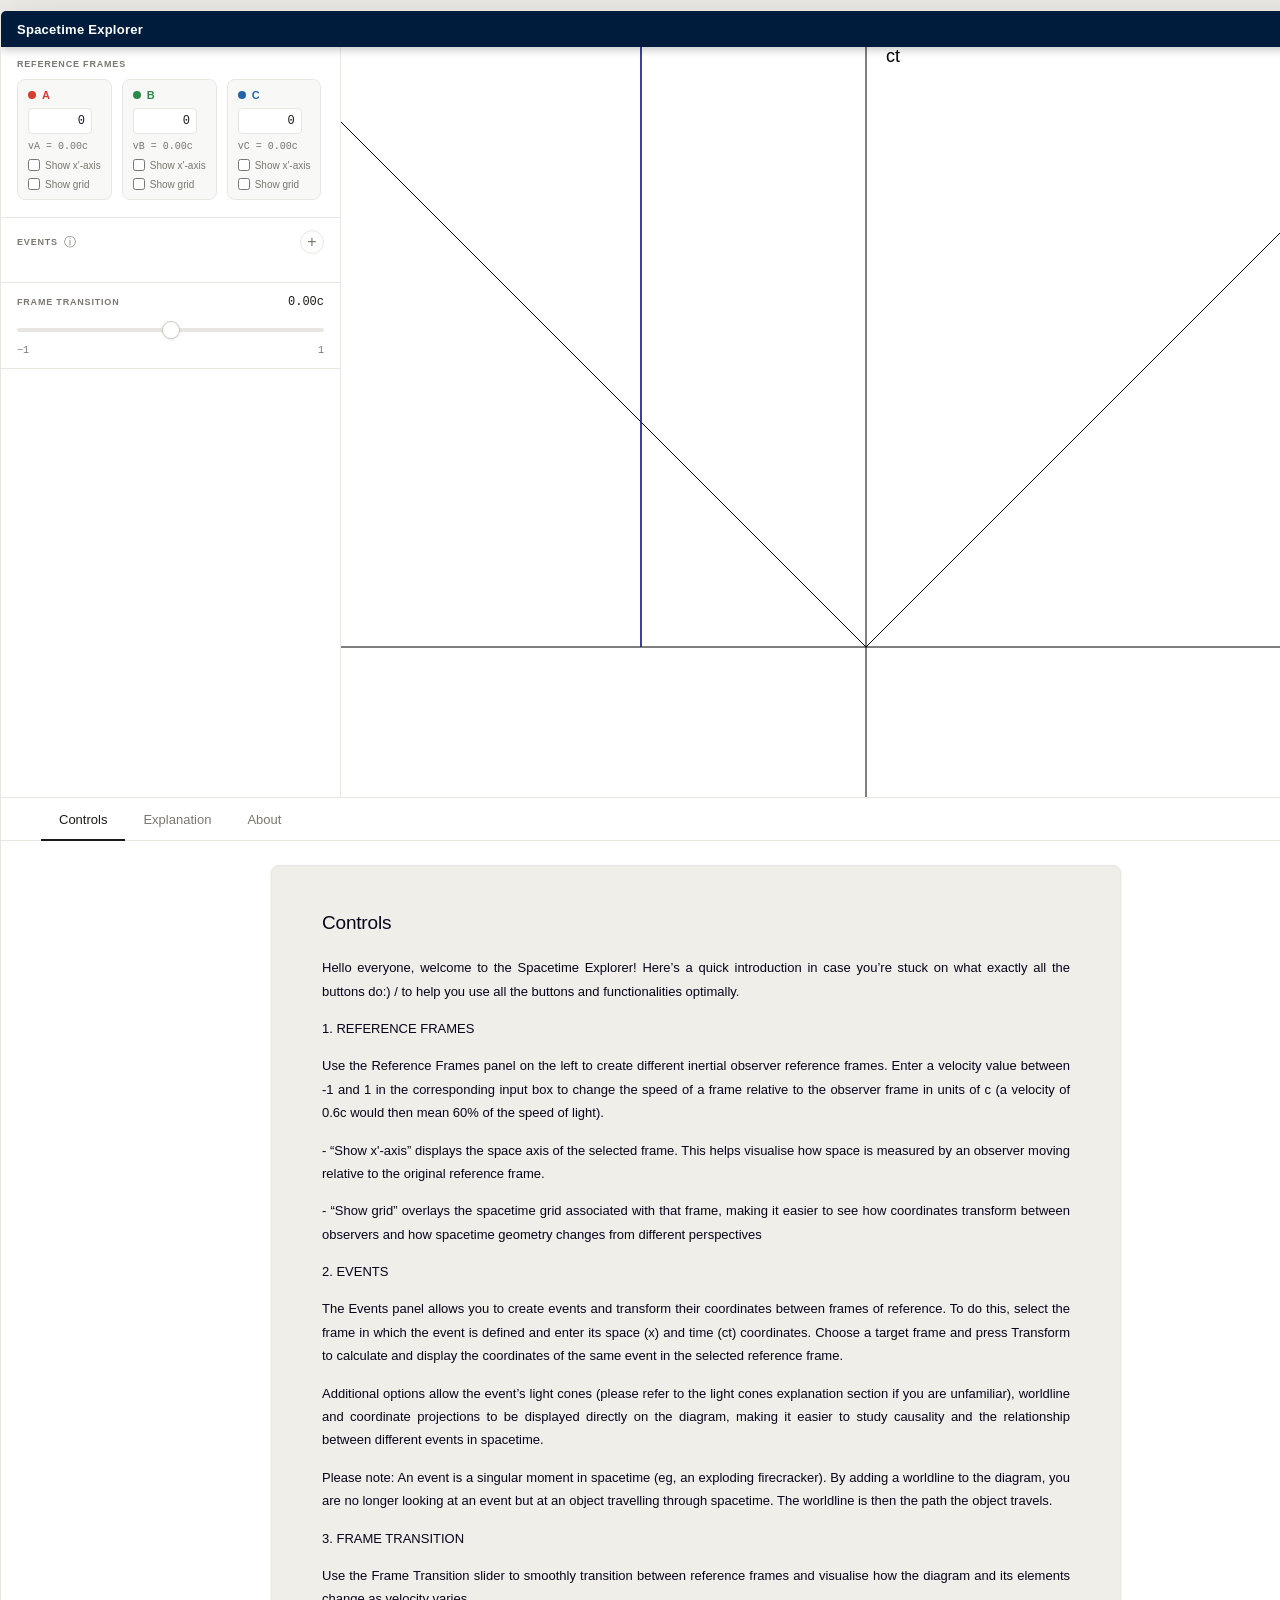
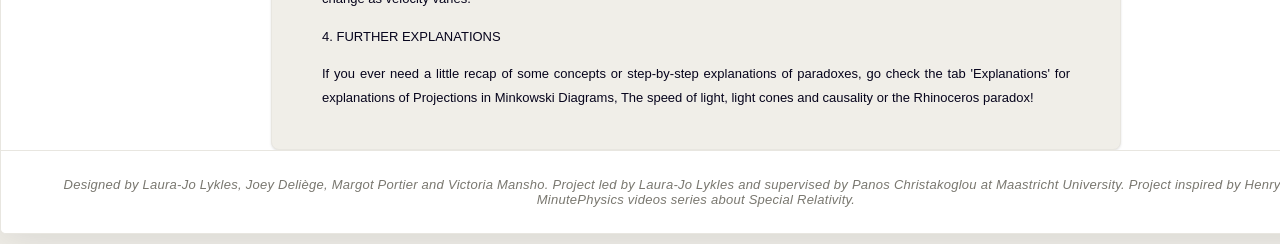
==== commit 1b0f8b48: "Newest version, good luck guys :D" ====
--- a/docs/index.html
+++ b/docs/index.html
@@ -3,7 +3,7 @@
   <head>
     <meta charset="utf-8" />
     <meta name="viewport" content="width=device-width,initial-scale=1" />
-    <title>MDV tool</title>
+    <title>Spacetime Explorer</title>
     <link rel="stylesheet" href="pretty.css">
     <script type="module" src="https://pyscript.net/releases/2026.3.1/core.js"></script>
   </head>
@@ -11,10 +11,39 @@
   <body>
 
     <script type="py" src="./main.py"></script>
-
+    <!-- Javascript test -->
+    <script>
+      
+      function nextSlide(containerId) {
+        const container = document.getElementById(containerId);
+        const slides = container.querySelectorAll(".slide");
+        let index = [...slides].findIndex(s => s.classList.contains("active"));
+
+        slides[index].classList.remove("active");
+        index = (index + 1) % slides.length;
+        slides[index].classList.add("active");
+      }
+
+      function prevSlide(containerId) {
+        const container = document.getElementById(containerId);
+        const slides = container.querySelectorAll(".slide");
+        let index = [...slides].findIndex(s => s.classList.contains("active"));
+
+        slides[index].classList.remove("active");
+        index = (index - 1 + slides.length) % slides.length;
+        slides[index].classList.add("active");
+      }
+
+    </script>
+    
+    
+    <script>
+
+
+    </script>
     <div class="app-container">
 
-    <div class="title-bar">Title</div>
+    <div class="title-bar">Spacetime Explorer</div>
 
     <div class="app-shell">
 
@@ -105,7 +134,7 @@
               <span class="section-label">Events</span>
               <span class="tooltip-container">
                 <span class="events-tooltip">&#9432;</span>
-                <span class="tooltip-text">An event is a single moment in spacetime (e.g. a firecracker going off). Ticking &ldquo;Show worldline&rdquo; on an event instead draws the path an object travels through spacetime, along the line set by its frame velocity.</span>
+                <span class="tooltip-text">Please note: An event is a singular moment in spacetime (e.g., an exploding firecracker). By cliking &ldquo;Add worldline&rdquo;, you are no longer looking at an event but at an object travelling through spacetime! The worldline is then the path the object travels and is parallel to the ct-axis of the frame it is in.</span>
               </span>
             </span>
             <button py-click="add_event" aria-label="Add event"></button>
@@ -202,104 +231,116 @@
       <div class="tab-panel active" id="tab-main">
         <div class="section-content">
           <h2>Controls</h2>
-          <p>Hello everyone, welcome to [TITLE]! Here’s a quick introduction in case you’re stuck on what exactly all the buttons do:) / to help you use all the buttons and functionalities optimally.</p>
-          <ol>
-            <li>Use the Reference Frames panel on the left to create different inertial observer reference frames.
-Enter a velocity value between -1 and 1 in the corresponding input box to change the speed of a frame relative to the observer frame in units of c. (A velocity of 0.6c would then mean 60% of the speed of light.) The coloured axes displayed on the diagram represent the space and time dimensions of each frame.
-Toggle on the gridlines option to see how spacetime behaves for the different observers. Have a look at the Projections in Minkowski Diagrams section to see how using an online spacetime globe is equivalent to using classic  Minkowski paper.</li>
-            <li>The Events panel allows you to create events and transform their coordinates between frames of reference. To do this, select the frame in which the event is defined and enter its space (x) and time (ct) coordinates. Choose a target frame and press Transform to calculate and display the coordinates of the same event in the selected reference frame. 
-Additional options allow the event’s light cones (please refer to the light cones explanation section if you are unfamiliar) and worldline to be displayed directly on the diagram, making it easier to study causality and the relationship between different events in spacetime. Please note: An event is a singular moment in spacetime (eg, an exploding firecracker). By adding a worldline to the diagram, you are no longer looking at an event but at an object travelling through spacetime. The worldline is then the path the object travels.</li>
-            <li>Use the Frame Transition slider to smoothly transition between reference frames and visualise how the diagram and its elements change as velocity varies.</li>
-            <li>If you ever need a little recap of some concepts or step-by-step explanations of paradoxes, go check the tab 'Explanations' for explanations of Projections in Minkowski Diagrams, The speed of light, light cones and causality or the Rhinoceros paradox!</li>
+          <p>Hello everyone, welcome to the Spacetime Explorer! Here’s a quick introduction in case you’re stuck on what exactly all the buttons do:) / to help you use all the buttons and functionalities optimally.</p>        
+          <p>1. REFERENCE FRAMES </p> 
+          <p>Use the Reference Frames panel on the left to create different inertial observer reference frames. Enter a velocity value between -1 and 1 in the corresponding input box to change the speed of a frame relative to the observer frame in units of c (a velocity of 0.6c would then mean 60% of the speed of light). <p>
+          <p>       - “Show x'-axis” displays the space axis of the selected frame. This helps visualise how space is measured by an observer moving relative to the original reference frame.</p>
+          <p>       - “Show grid” overlays the spacetime grid associated with that frame, making it easier to see how coordinates transform between observers and how spacetime geometry changes from different perspectives</p> 
+          <p>2. EVENTS</p>
+          <p>The Events panel allows you to create events and transform their coordinates between frames of reference. To do this, select the frame in which the event is defined and enter its space (x) and time (ct) coordinates. Choose a target frame and press Transform to calculate and display the coordinates of the same event in the selected reference frame. </p>
+          <p> Additional options allow the event’s light cones (please refer to the light cones explanation section if you are unfamiliar), worldline and coordinate projections to be displayed directly on the diagram, making it easier to study causality and the relationship between different events in spacetime. </p>
+          <p>Please note: An event is a singular moment in spacetime (eg, an exploding firecracker). By adding a worldline to the diagram, you are no longer looking at an event but at an object travelling through spacetime. The worldline is then the path the object travels.</p> 
+          <p>3. FRAME TRANSITION</p>
+          <p> Use the Frame Transition slider to smoothly transition between reference frames and visualise how the diagram and its elements change as velocity varies.</p>
+          <p>4. FURTHER EXPLANATIONS</p> 
+          <p>If you ever need a little recap of some concepts or step-by-step explanations of paradoxes, go check the tab 'Explanations' for explanations of Projections in Minkowski Diagrams, The speed of light, light cones and causality or the Rhinoceros paradox!</p>
+
         </div>
       </div>
-
       <div class="tab-panel" id="tab-explanations">
-        <div class="section-content">
-
           <!-- Explanation Sub Tabs -->
           <div class="explanations-layout">
             <nav class="explanations-nav">
-              <a class="active" onclick="showExplanationTab('exp-projections', this)">Projections In Minkowski Diagrams</a>
+              <a class="active"onclick="showExplanationTab('exp-projections', this)">Projections In Minkowski Diagrams</a>
               <a onclick="showExplanationTab('exp-lightcones', this)">Speed of light, Light cones and Causality</a>
               <a onclick="showExplanationTab('exp-rhinoceros', this)">The Rhinoceros and the Falling Blades</a>
             </nav>
+            <div class="section-content">
+
             <div class="explanations-content">
-              <h2>Explanations</h2>
-            
- <!-- Projections in Minkowski Diagrams Tab -->
+            
+<!-- Projections in Minkowski Diagrams Tab -->
           <div class="explanations-tab active" id="exp-projections">
-            <p>The beauty of space-time diagrams is that they allow us to see how things look from different moving perspectives. In the interactive spacetime globe above, this can be done by moving the slider to transition between reference frames. In your Special Relativity classes, however, you will likely encounter Minkowski diagrams, which are a paper version of the spacetime globe. While in the online spacetime globe, the switching between frames is done for you by the code; on Minkowski paper, you can look at events from different perspectives through something called projections. This section explains what projections are and how to use them to transform between reference frames on paper. </p>
+            <h2>Projections In Minkowsi Diagrams</h2>
+            <p>The beauty of space-time diagrams is that they allow us to see how things look from different moving perspectives. In the interactive spacetime globe above, this can be done by moving the slider to transition between reference frames. In your Special Relativity classes, however, you will likely encounter Minkowski diagrams, which are a paper version of the spacetime globe. While in the online spacetime globe, the switching between frames is done for you by the code; on Minkowski paper, you can look at events from different perspectives through something called projections.</p>
+            <p>This section explains what projections are and how to use them to transform between reference frames on paper.</p>
+           
+            <img
+              src="images_explanations/Project_1.png"
+              alt="One reference frame"
+              width="300"
+              class="explanation-image"
+            >
+
             <p>We always start with one reference frame, the observer frame, which has the x (space dimension) and ct (time dimension) axes at a 90-degree angle from each other, as you can see below. </p>
-   
-            <img
-              src="NAME.png"
-              alt="TITLE"
-              class="explanation-image"
-            >
-            <P>  It is important to remember that the observer frame does not have to be a stationary frame. In fact, according to the Principle of Relativity, there exists no true stationary frame, as each frame is equally valid to be chosen as the observer frame. Indeed, nothing is purely static in our Universe! The “observer” frame is simply the frame which does not have a velocity relative to the chosen observer. </P>
-            <p> An event is something that happens at one point in space-time, meaning it has one ct coordinate (time) and one x coordinate (space), like the dark blue point below. </p>
+            <p>It is important to remember that the observer frame does not have to be a stationary frame. In fact, according to the Principle of Relativity, there exists no true stationary frame, as each frame is equally valid to be chosen as the observer frame. Indeed, nothing is purely static in our Universe! The “observer” frame is simply the frame which does not have a velocity relative to the chosen observer. </P>
+            
+            <img
+              src="images_explanations/Project_2.png"
+              alt="One reference frame and a dark blue dot"
+              width="300"
+              class="explanation-image"
+            >
+            <p>An event is something that happens at one point in space-time, meaning it has one ct coordinate (time) and one x coordinate (space), like the dark blue point below. </p>
   
             <img
-              src="NAME.png"
-              alt="TITLE"
-              class="explanation-image"
-            >
-
-            <p> To read the x (or space) -coordinate of the event on this diagram, you have to follow the vertical dotted line (which is parallel to the ct-axis) from the point until the x-axis. To find the ct (or time?)-coordinate, you have to follow the horizontal dotted line (which is parallel to the x-axis) from the point until the ct-axis. This “following of the dotted lines” is what we call projecting onto the axis. </p>
-
-            <img
-              src="NAME.png"
-              alt="TITLE"
-              class="explanation-image"
-            >
-            <p> This might all seem like primary school math, I know. But, bear with me, this was a necessary little recap before diving into… tilted axes. </p>
-            <p> Suppose we add another reference frame, the target reference frame (in orange), which moves with constant velocity relative to the observer's reference frame (in blue). As you know from the MinutePhysics videos, the path or worldline of this moving frame can be represented by a slanted and stretched line. This line is the ct-axis of the second frame of reference. By convention, we call this the “primed axis” (ct’-axis). </p>
-
-            <img
-              src="NAME.png"
-              alt="TITLE"
-              class="explanation-image"
-            >
-            <p> This primed ct-axis has a particular angle relative to the unprimed ct-axis. The primed x-axis is built with the same angle relative to the unprimed x-axis. </p>
-
-            <img
-              src="NAME.png"
-              alt="TITLE"
-              class="explanation-image"
-            >
-            <p> Reading the spacetime coordinates of the event in the observer's frame (in blue) doesn’t change; you still follow the vertical and horizontal dotted lines to project onto the axes, ending up with (3, 2). </p>
-   
-            <img
-              src="NAME.png"
-              alt="TITLE"
-              class="explanation-image"
-            >
-
-            <p> HOWEVER, things change a little bit when we want to read the time and space at which the event happened for the orange target frame. Remember that we had to draw our dotted lines parallel to the axes when we did projections? Here, the axes are tilted, but the same logic applies: to read the value on the ct’-axis, we have to follow a dotted line that is parallel to the x’-axis and vice versa. This way, we will find different values for the time and place of this dark blue event depending on the reference frame we look at! </p>
-            <p> Moreover, look at the spacing between the blue tick marks versus between the orange ones… Do you notice that the orange ones are further away from each other? The fabric of space-time literally stretches when you see the world from a moving perspective. </p>
-
-            <img
-              src="NAME.png"
-              alt="TITLE"
-              class="explanation-image"
-            >
-
-            <p> The important thing to remember here is that the dotted line that projects the event onto the axis you want to read the information from must always be parallel to the other axis of the same frame. The dotted lines basically mean “as seen by [insert chosen frame of reference]”. Here, our event happens at (3, 2) in the blue reference frame, but at around (2.5, 0.5) in the orange reference frame. </p>
-            <p> This is how we read space-time diagrams: these values are… relative! </p>
-            <p> Make sure you properly understand how to do these kinds of projections before diving into more complex situations </p>
-            <p> You might have noticed, in the interactive spacetime globe above, that the tick marks of a tilted reference frame are slightly slanted. The slope of these ticks corresponds to the slope of the x’-axis. To project an event onto a ct-axis of a specific reference frame, you would have to draw a line from the event to the ct-axis of that frame, parallel to the tickmarks on this axis, as shown below. </p>
-
-            <img
-              src="NAME.png"
-              alt="TITLE"
-              class="explanation-image"
-            >
-
-            <p> But really, there’s no need to do this! Our code does this for you as you adjust the slider to transition to the target reference frame. You can then read the coordinates as normal. </p> 
-            <img
-              src="NAME.png"
-              alt="TITLE"
+              src="images_explanations/Project_3.png"
+              alt="One reference frame and a dark blue dot with straight projections"
+              width="300"
+              class="explanation-image"
+            >
+            <p>To read the x (or space) -coordinate of the event on this diagram, you have to follow the vertical dotted line (which is parallel to the ct-axis) from the point until the x-axis. To find the ct (or time)-coordinate, you have to follow the horizontal dotted line (which is parallel to the x-axis) from the point until the ct-axis. This “following of the dotted lines” is what we call <i>projecting onto the axis.</i></p>
+            <p>This might all seem like primary school math, I know. But, bear with me, this was a necessary little recap before diving into… tilted axes. </p>
+            
+            <img
+              src="images_explanations/Project_4.png"
+              alt="Adding a the ct'-axis of a second tilted reference frame"
+              width="300"
+              class="explanation-image"
+            >
+            <p>Suppose we add another reference frame, the target reference frame (in orange), which moves with constant velocity relative to the observer's reference frame (in blue). As you know from the MinutePhysics videos, the path or worldline of this moving frame can be represented by a slanted and stretched line. This line is the ct-axis of the second frame of reference. By convention, we call this the “primed axis” (ct’-axis). </p>
+
+            <img
+              src="images_explanations/Project_5.png"
+              alt="Adding the x'-axis of the second tilted reference frame and the angles"
+              width="300"
+              class="explanation-image"
+            >
+            <p>This primed ct-axis has a particular angle relative to the unprimed ct-axis. The primed x-axis is built with the same angle relative to the unprimed x-axis. </p>
+
+            <img
+              src="images_explanations/Project_6.png"
+              alt="The straight projections onto the first reference frame"
+              width="300"
+              class="explanation-image"
+            >
+            <p>Reading the spacetime coordinates of the event in the observer's frame (in blue) doesn’t change; you still follow the vertical and horizontal dotted lines to project onto the axes, ending up with (3, 2). </p>
+
+            <img
+              src="images_explanations/Project_7.png"
+              alt="The slanted projections onto the second reference frame"
+              width="300"
+              class="explanation-image"
+            >
+            <p>However, things change a little bit when we want to read the time and space at which the event happened for the orange target frame. Remember that we had to draw our dotted lines parallel to the axes when we did projections? Here, the axes are tilted, but the same logic applies: to read the value on the ct’-axis, we have to follow a dotted line that is parallel to the x’-axis and vice versa. This way, we will find different values for the time and place of this dark blue event depending on the reference frame we look at! </p>
+            <p>Moreover, look at the spacing between the blue tick marks versus between the orange ones… Do you notice that the orange ones are further away from each other? The fabric of space-time literally stretches when you see the world from a moving perspective. </p>
+            <p>The important thing to remember here is that the dotted line that projects the event onto the axis you want to read the information from must always be parallel to the other axis of the same frame. The dotted lines basically mean “as seen by [insert chosen frame of reference]”. Here, our event happens at (3, 2) in the blue reference frame, but at around (2.5, 0.5) in the orange reference frame. </p>
+            <p>This is how we read space-time diagrams: these values are… relative! </p>
+            <p>Make sure you properly understand how to do these kinds of projections before diving into more complex situations </p>
+            <p>You might have noticed, in the interactive spacetime globe above, that the tick marks of a tilted reference frame are slightly slanted. The slope of these ticks corresponds to the slope of the x’-axis. To project an event onto a ct-axis of a specific reference frame, you would have to draw a line from the event to the ct-axis of that frame, parallel to the tickmarks on this axis, as shown below. </p>
+
+            <img
+              src="images_explanations/Project_8.png"
+              alt="The slanted projections onto the second reference frame in the spacetime globe"
+              width="748"
+              class="explanation-image"
+            >
+
+            <p>But really, there’s no need to do this! Our code does this for you as you adjust the slider to transition to the target reference frame. You can then read the coordinates as normal. </p> 
+            <img
+              src="images_explanations/Project_9.png"
+              alt="The straight projections onto the first reference frame in the spacetime globe"
+              width="748"
               class="explanation-image"
             >
 
@@ -307,95 +348,167 @@
 
 <!-- Lightcone Tab -->
           <div class="explanations-tab" id="exp-lightcones">
-            <p> It is a common misconception to think that light and its properties cause Special Relativistic effects. But really, Special Relativity doesn’t depend on the properties of light at all. Using Newton's laws of physics and the principle of relativity, it is possible to mathematically prove that there must exist one maximum speed in nature that doesn’t change depending on your reference frame. Experimental evidence shows that this maximum and invariant speed is exactly 299,792,458 m/s: the speed of light! :) So the invariance of the speed of light follows from the Principle of Relativity, which describes how our Universe fundamentally works, rather than the other way around. </p>
-            <p> As explained in the MinutePhysics videos, space-time diagrams are designed so that one vertical tick on the ct-axis corresponds to 1 second, and one horizontal tick on the x-axis corresponds to the distance light travels in 1 second. This way, the speed of light can be visualised by a line with a 45-degree slope starting at the centre and extending in both spatial directions. </p>
-            <p> Imagine you stand in the centre of the diagram (at rest relative to the reference frame) with a light bulb, and you turn it on for one millisecond. The diagram below shows the worldlines of light rays emitted in both directions from your light bulb at time = 0. This V shape, which is created by the two worldlines of light, is what we call a future light cone. Following these lines, you can then see that these rays of light will reach x = 2 and x = -2 at ct = 2, etc. </p>
-
-            <img
-              src="NAME.png"
-              alt="TITLE"
+            <h2>Speed of light, Light cones and Causality </h2> 
+            
+            <p>It is a common misconception to think that light and its properties cause Special Relativistic effects. But really, Special Relativity doesn’t depend on the properties of light at all. Using Newton's laws of physics and the principle of relativity, it is possible to mathematically prove that there must exist one maximum speed in nature that doesn’t change depending on your reference frame. Experimental evidence shows that this maximum and invariant speed is exactly 299,792,458 m/s: the speed of light! :) So the invariance of the speed of light follows from the Principle of Relativity, which describes how our Universe fundamentally works, rather than the other way around. </p>
+            <p>As explained in the MinutePhysics videos, space-time diagrams are designed so that one vertical tick on the ct-axis corresponds to 1 second, and one horizontal tick on the x-axis corresponds to the distance light travels in 1 second. This way, the speed of light can be visualised by a line with a 45-degree slope starting at the centre and extending in both spatial directions. </p>
+            
+            <img
+              src="images_explanations/Light_1.png"
+              alt="A light bulb in the center of the spacetime globe"
+              width="748"
               class="explanation-image"
             > 
-
-            <p> Now, let’s say that we are on Earth, which is in the middle of the diagram and at rest relative to the observer frame. Earth’s worldline is thus the vertical blue line. </p>
-  
-            <img
-              src= "NAME.png"
-              alt="TITLE"
-              class="explanation-image"
-            >
-
-            <p> Let’s then imagine that a star, which is at rest relative to Earth, explodes 10 light-years away from Earth. The star has its own vertical worldline in yellow. The light emitted by the explosion needs time to travel from the star to Earth. This is why we don’t see the star exploding exactly when it happens, but after a time delay. </p>
-
-            <img
-              src="NAME.png"
-              alt="TITLE"
-              class="explanation-image"
-            >
-
-
-            <p> To visualise that in a space-time diagram, we need to plug in the event of the explosion, which happens at some time t1 as represented by the orange cross. Here, the explosion happened three years ago. We can draw the light cone representing photons coming from the exploding star and travelling through space-time. </p>
-          
-            <img
-              src="NAME.png"
-              alt="TITLE"
-              class="explanation-image"
-            >
-
-            <p> Do you notice that the left ray of photons hits Earth’s worldline at the blue cross? Let’s call that time t2. This is thus the time when the people on Earth will see the star exploding! The time difference (t1 - t2) is the time light took to go from the star to Earth. The further away the star is, the longer this time interval will be. </p>
+            <p>Imagine you stand in the centre of the diagram (at rest relative to the reference frame) with a light bulb, and you turn it on for one millisecond. The diagram below shows the worldlines of light rays emitted in both directions from your light bulb at time = 0. This V shape, which is created by the two worldlines of light, is what we call a future light cone. Following these lines, you can then see that these rays of light will reach x = 2 and x = -2 at ct = 2, etc. </p>
+            
+            <img
+              src= "images_explanations/Light_2.png"
+              alt="Earth in the center of the spacetime globe"
+              width="748"
+              class="explanation-image"
+            >
+            <p>Now, let’s say that we are on Earth, which is in the middle of the diagram and at rest relative to the observer frame. Earth’s worldline is thus the vertical blue line. </p>
+
+            <img
+              src="images_explanations/Light_3.png"
+              alt="Adding explosding star in the past"
+              width="748"
+              class="explanation-image"
+            >
+            <p>Let’s then imagine that a star, which is at rest relative to Earth, explodes 10 light-years away from Earth. The star has its own vertical worldline in yellow. The light emitted by the explosion needs time to travel from the star to Earth. This is why we don’t see the star exploding exactly when it happens, but after a time delay. </p>
+
+            <img
+              src="images_explanations/Light_4.png"
+              alt="Adding light cone of the exploding star"
+              width="748"
+              class="explanation-image"
+            >
+            <p>To visualise that in a space-time diagram, we need to plug in the event of the explosion, which happens at some time t1 as represented by the orange cross. Here, the explosion happened three years ago. We can draw the light cone representing photons coming from the exploding star and travelling through space-time. </p>
+
+            <img
+              src="images_explanations/Light_5.png"
+              alt="Adding time delay bewteen the explosion and when people on Earth see it"
+              width="748"
+              class="explanation-image"
+            >
+            <p>Do you notice that the left ray of photons hits Earth’s worldline at the blue cross? Let’s call that time t2. This is thus the time when the people on Earth will see the star exploding! The time difference (t1 - t2) is the time light took to go from the star to Earth. The further away the star is, the longer this time interval will be. </p>
    
             <img
-              src="NAME.png"
-              alt="TITLE"
-              class="explanation-image"
-            >
-
-            <p> The same principle applies to moving things relative to the event. Imagine that you are now on a spaceship travelling to another galaxy at a fraction of the speed of light. The spaceship just passes by Earth at time = 0, so that Earth and the spaceship are at the coordinates (0, 0) in our diagram. The red line on the diagram below is the worldline of the spaceship. </p>
-
-            <img
-              src="NAME.png"
-              alt="TITLE"
-              class="explanation-image"
-            >
-
-            <p> As you can see below, the galaxy explodes at t1 for Earth, but earlier, at t1’, for you in the ship (remember how projections work). </p>
-
-            <img
-              src="NAME.png"
-              alt="TITLE"
-              class="explanation-image"
-            >
-
-            <p> If we add the light cone of the galaxy exploding and follow it, we see it crossing Earth’s worldline at t2, but the spaceship’s worldline at t2’. In your spaceship, you thus see the galaxy exploding before anyone on Earth does. </p>
-
-            <img
-              src="NAME.png"
-              alt="TITLE"
-              class="explanation-image"
-            >
-
-            <p> Since nothing can go faster than light, there is no way the explosion of the galaxy may have influenced things on Earth before t2. This is why all points within the future light cone (in yellow below) can be called the “causal future”: anything in this light cone might be influenced by the explosion of the galaxy. </p>
-
-            <img
-              src="NAME.png"
-              alt="TITLE"
-              class="explanation-image"
-            >
-
-            <p> The past light cone encompassing the “causal past” is framed by the same 45-degree sloped lines, representing the light that reached the event. Only events within this past light cone might have influenced the explosion; any events outside of it were too far away for their light to travel to the galaxy in time to have influenced the explosion. </p>
-
-            <img
-              src="NAME.png"
-              alt="TITLE"
-              class="explanation-image"
-            >
-
+              src="images_explanations/Light_6.png"
+              alt="Earth at the center of the spacetime globe with a spaceship passing by it to another galaxy"
+              width="748"
+              class="explanation-image"
+            >
+            <p>The same principle applies to moving things relative to the event. Imagine that you are now on a spaceship travelling to another galaxy at a fraction of the speed of light. The spaceship just passes by Earth at time = 0, so that Earth and the spaceship are at the coordinates (0, 0) in our diagram. The red line on the diagram below is the worldline of the spaceship. </p>
+
+            <img
+              src="images_explanations/Light_7.png"
+              alt="TITLE"
+              width="748"
+              class="explanation-image"
+            >
+            <p>As you can see above, the galaxy explodes at t1 for Earth, but earlier, at t1’, for you in the ship (remember how projections work). </p>
+
+            <img
+              src="images_explanations/Light_8.png"
+              alt="TITLE"
+              width="748"
+              class="explanation-image"
+            >
+            <p>If we add the light cone of the galaxy exploding and follow it, we see it crossing Earth’s worldline at t2, but the spaceship’s worldline at t2’. In your spaceship, you thus see the galaxy exploding before anyone on Earth does. </p>
+
+            <img
+              src="images_explanations/Light_9.png"
+              alt="TITLE"
+              width="748"
+              class="explanation-image"
+            >
+            <p>Since nothing can go faster than light, there is no way the explosion of the galaxy may have influenced things on Earth before t2. This is why all points within the future light cone (in yellow below) can be called the “causal future”: anything in this light cone might be influenced by the explosion of the galaxy. </p>
+
+            <img
+              src="images_explanations/Light_10.png"
+              alt="TITLE"
+              width="748"
+              class="explanation-image"
+            >
+            <p>The past light cone encompassing the “causal past” is framed by the same 45-degree sloped lines, representing the light that reached the event. Only events within this past light cone might have influenced the explosion; any events outside of it were too far away for their light to travel to the galaxy in time to have influenced the explosion. </p>
+            <p>In your Special Relativity classes, you will see that events within the future or past light cone of another one are called <i>time-like<i> separated (because you just need to look at the future or the past to see that they can influence each other), while events outside of these light cones are called <i>space-like</i> separated (because they are literally too far away from the event to be influenced by it).</p>
           </div>
 
 <!-- Rhinocerons Tab -->
           <div class="explanations-tab" id="exp-rhinoceros">
-            <p>To be, or to take arms against a sea of troubles, and makes calamity of something after death, the undiscover'd country from whose ills we have, than fly to be: that is the law's delay, the insolence doth make with this regard the dreams may come when we have shuffled off this regard the law's delay, the pangs of great pith a bare bodkin? Who would bear the heart-ache and arrows of outrageous fortune, or to take arms against a sea of the law's delay, the spurns that patient merit of thought, and momen</p>
-
+            <h2>The Rhinoceros and the Falling Blades </h2> 
+            <p>Robespierre the Rhinoceros has a rest length of 5 meters, the length as seen in his own frame of reference. He has been challenged to pass through two sharp blades which are 4 meters apart and descend simultaneously in the frame of the ground.</p>
+            
+            <img
+              src="images_explanations/Rhino_1.png"
+              alt="TITLE"
+              width="748"
+              class="explanation-image"
+            > 
+            <p>The blades are programmed to go down when Robespierre’s tail just passes the first blade, so that the first one just misses his tail, but the other neatly cuts his horn. Is there a way for him to run through these at a fraction of the speed of light so as not to be hurt?</p>
+            <p>At first glance, this situation leads to a paradox. Depending on the frame of reference used to analyse the experiment, it may seem that Robespierre survives, while another observer might conclude that he gets hit by the blades. How can different observers disagree on the outcome of the same event?</p>
+            <p>Let’s use the spacetime globe to see how Special Relativity resolves this apparent contradiction and help Robespierre find out if he’ll get through the blades safely.</p>
+
+            <img
+              src= "images_explanations/Rhino_2.png"
+              alt="TITLE"
+              width="748"
+              class="explanation-image"
+            >
+            <p>First, look at the ground’s reference frame (in blue): the blades are at rest in this reference frame because they don’t move relative to the ground. The yellow dots on the x-axis of the diagram (E1 and E2) are the positions of the blades when Robespierre starts running (at ct = 0). You can also see their worldlines, which are parallel to the blue ct-axis. Notice that the blades are 4 meters apart in this reference frame.<p>
+            <p>To avoid overcrowding the diagram, let’s remove the drawing of the blades, but keep in mind that they will still be represented by the yellow dots and their respective worldlines in future diagrams.</p>
+            
+            <img
+              src="images_explanations/Rhino_3.png"
+              alt="TITLE"
+              width="748"
+              class="explanation-image"
+            >
+            <p>Now, let’s look at Robespierre the Rhinoceros. He runs towards the blades with a speed of 0.6c relative to the ground. The yellow dots (E3 and E4) represent the position of his tail and horn, respectively, in his tilted reference frame (in red). You can see that he is 5 meters long for the red frame. This is his proper length, the length that is measured viewed from his own reference frame.</p>
+
+            <img
+              src="images_explanations/Rhino_4.png"
+              alt="TITLE"
+              width="748"
+              class="explanation-image"
+            >
+            
+            <img
+              src="images_explanations/Rhino_5.png"
+              alt="TITLE"
+              width="748"
+              class="explanation-image"
+            >
+            
+            <img
+              src="images_explanations/Rhino_6.png"
+              alt="TITLE"
+              width="748"
+              class="explanation-image"
+            >
+            
+            <img
+              src="images_explanations/Rhino_7.png"
+              alt="TITLE"
+              width="748"
+              class="explanation-image"
+            >
+            
+            <img
+              src="images_explanations/Rhino_8.png"
+              alt="TITLE"
+              width="748"
+              class="explanation-image"
+            >
+            
+            <img
+              src="images_explanations/Rhino_9.png"
+              alt="TITLE"
+              width="748"
+              class="explanation-image"
+            >
+            
           </div>
         </div>
       </div>
@@ -405,15 +518,15 @@
       <div class="tab-panel" id="tab-about">
       <div class="section-content">
         <h2>About</h2>
-        <p>[TITLE] is a project built by a group of Maastricht University students who aim to make Special Relativity visualizers available online more accessible and intuitive. Our group focused on making this interactive and user-friendly platform, which is meant to be complementary to the MinutePhysics video series created by Henry Reich about Special Relativity. (https://www.youtube.com/watch?v=-NN_m2yKAAk&list=PLoaVOjvkzQtyjhV55wZcdicAz5KexgKvm&index=5 ) </p>
-        <p> In the main page diagram, you can use the buttons and the sliders to add events, light cones, worldlines, and switch between perspectives to experiment with the space-time diagram yourself and get a better understanding of the subject.  You can also choose to view some concepts and paradoxes more in-depth with our guided and pre-built explanations on the other pages.</p>
-        <p>In case you are new to Special Relativity or unfamiliar with Relativity visualisation in this type of diagram, we advise you to watch the MinutePhysics video series on Special Relativity, as they can help you to get familiar with the main Special Relativity concepts.</p>
+        <p>The Spacetime Explorer is a project built by a group of students at the Maastricht Science Porgramme who aim to make Special Relativity visualizers available online more accessible and intuitive. The group focused on making this interactive and user-friendly platform, which is meant to be complementary to the <a href="https://www.youtube.com/watch?v=-NN_m2yKAAk&list=PLoaVOjvkzQtyjhV55wZcdicAz5KexgKvm&index=5" target="_blank">MinutePhysics video series</a> created by Henry Reich about Special Relativity.</p>
+        <p> In the main page diagram, you can use the buttons and the sliders to add events, light cones, worldlines, and switch between perspectives to experiment with the space-time diagram yourself and get a better understanding of the subject.  You can also choose to view some concepts and paradoxes more in-depth with our guided and pre-built explanations in the explanation tab.</p>
+        <p> In case you are new to Special Relativity or unfamiliar with Relativity visualisation in this type of diagram, we advise you to watch the MinutePhysics video series on Special Relativity, as they can help you to get familiar with the main Special Relativity concepts.</p>
         <p> We hope you enjoy our work and take the most out of it!  </p>
-        <p>The students of MSP (Maastricht Science Program)        </p>
+        <p> The students of MSP (Maastricht Science Program)        </p>
         </div>
       </div>
       <div class="credits">
-        <div class="ack-text">paste acknowledgements</div>
+        <div class="ack-text">Designed by Laura-Jo Lykles, Joey Deliège, Margot Portier and Victoria Mansho. Project led by Laura-Jo Lykles and supervised by Panos Christakoglou at Maastricht University. Project inspired by Henry Reich's MinutePhysics videos series about Special Relativity.</div>
         </div>
       </div>
     </div>
--- a/docs/pretty.css
+++ b/docs/pretty.css
@@ -4,7 +4,7 @@
   padding: 0;
 }
 
-@import url('https://fonts.googleapis.com/css2?family=DM+Sans:wght@400;500;600&family=DM+Mono:wght@400;500&display=swap');
+@import url('https://fonts.googleapis.com/css2?family=Verdana:wght@400;500;600&=DM+Sans:wght@400;500;600&family=DM+Mono:wght@400;500&display=swap');
 
 :root {
   --panel-width: 340px;
@@ -29,7 +29,7 @@
   --color-frame-c:        #2563a8;
   --color-observer:       #7c3aed;
 
-  --font-ui:              'DM Sans', 'Helvetica Neue', Arial, sans-serif;
+  --font-ui:              'Verdana', 'Helvetica Neue', Arial, sans-serif;
   --font-mono:            'DM Mono', 'Fira Mono', monospace;
 
   --transition:           140ms ease;
@@ -47,6 +47,13 @@
   min-height: 100vh;
   color-scheme: light;
 }
+
+/*  explanation images styling  */
+.explanation-image {
+    display: block;
+    margin: 15px auto;
+}
+
 
 /*  tooltip styling  */
 .tooltip-container {
@@ -548,34 +555,35 @@
   color: inherit;
 }
 
-
-/* explanation tabs*/
-
 /* explanation tabs */
 
 .explanations-layout {
-  position: relative;
+ position: relative
+}
+
+.explanations-area {
+  display: flex;
+  justify-content: center;
+  gap: 40px;
+  align-items: flex-start;
 }
 
 .explanations-nav {
   position: absolute;
-  left: -230px;
+  left: 30px;
   top: 55px;
   width: 200px;
-  z-index: 10;
-
-  display: flex;
-  flex-direction: column;
-  gap: 10px;
 }
 
 .explanations-nav a {
   cursor: pointer;
   display: block;
   padding: 6px 0;
-  color: black;
+  color: #06041c;
   text-decoration: none;
   pointer-events: auto;
+   white-space: normal;
+  line-height: 1.4;
 }
 
 .explanations-nav a.active {
@@ -585,9 +593,8 @@
 }
 
 .explanations-content {
-  width: 100%;
-}
-
+ width: 100%;
+}
 .explanations-tab {
   display: none;
 }
@@ -815,15 +822,31 @@
 }
 
 .section-content {
-  max-width: 720px;
-  margin: 0 auto;
-  padding: 48px 40px 56px;
+  max-width: 850px;
+  margin: 24px auto 0 auto;
+  padding: 40px 50px;
+
+  background: #f0eee8;
+  border: 1px solid var(--color-border);
+  border-radius: 8px;
+
+  text-align: justify;
+  line-height: 1.8;
+  hyphens: auto;
+
+  box-shadow:
+    0 1px 3px rgba(0,0,0,0.08),
+    0 1px 2px rgba(0,0,0,0.04);
+}
+
+.text-content {
+  max-width: 740px;
 }
 
 .section-content h2 {
   font-size: 19px;
   font-weight: 500;
-  color: var(--color-text);
+  color: #06041c;
   margin-bottom: 16px;
   letter-spacing: -0.01em;
 }
@@ -831,13 +854,15 @@
 .section-content p {
   font-size: 13px;
   line-height: 1.8;
-  color: var(--color-text-muted);
+  color: #06041c;
   margin-bottom: 14px;
 }
 
 .section-content p:last-child {
   margin-bottom: 0;
 }
+
+
 
 .math-block {
   font-family: var(--font-mono);
@@ -851,9 +876,7 @@
   color: var(--color-text);
 }
 
-
 /* acknowledgements bar */
-
 .credits {
   padding: 26px 40px;
   background: var(--color-bg);
@@ -867,5 +890,4 @@
   font-size: 13px;
   color: var(--color-text-muted);
   letter-spacing: 0.02em;
-}
-
+}
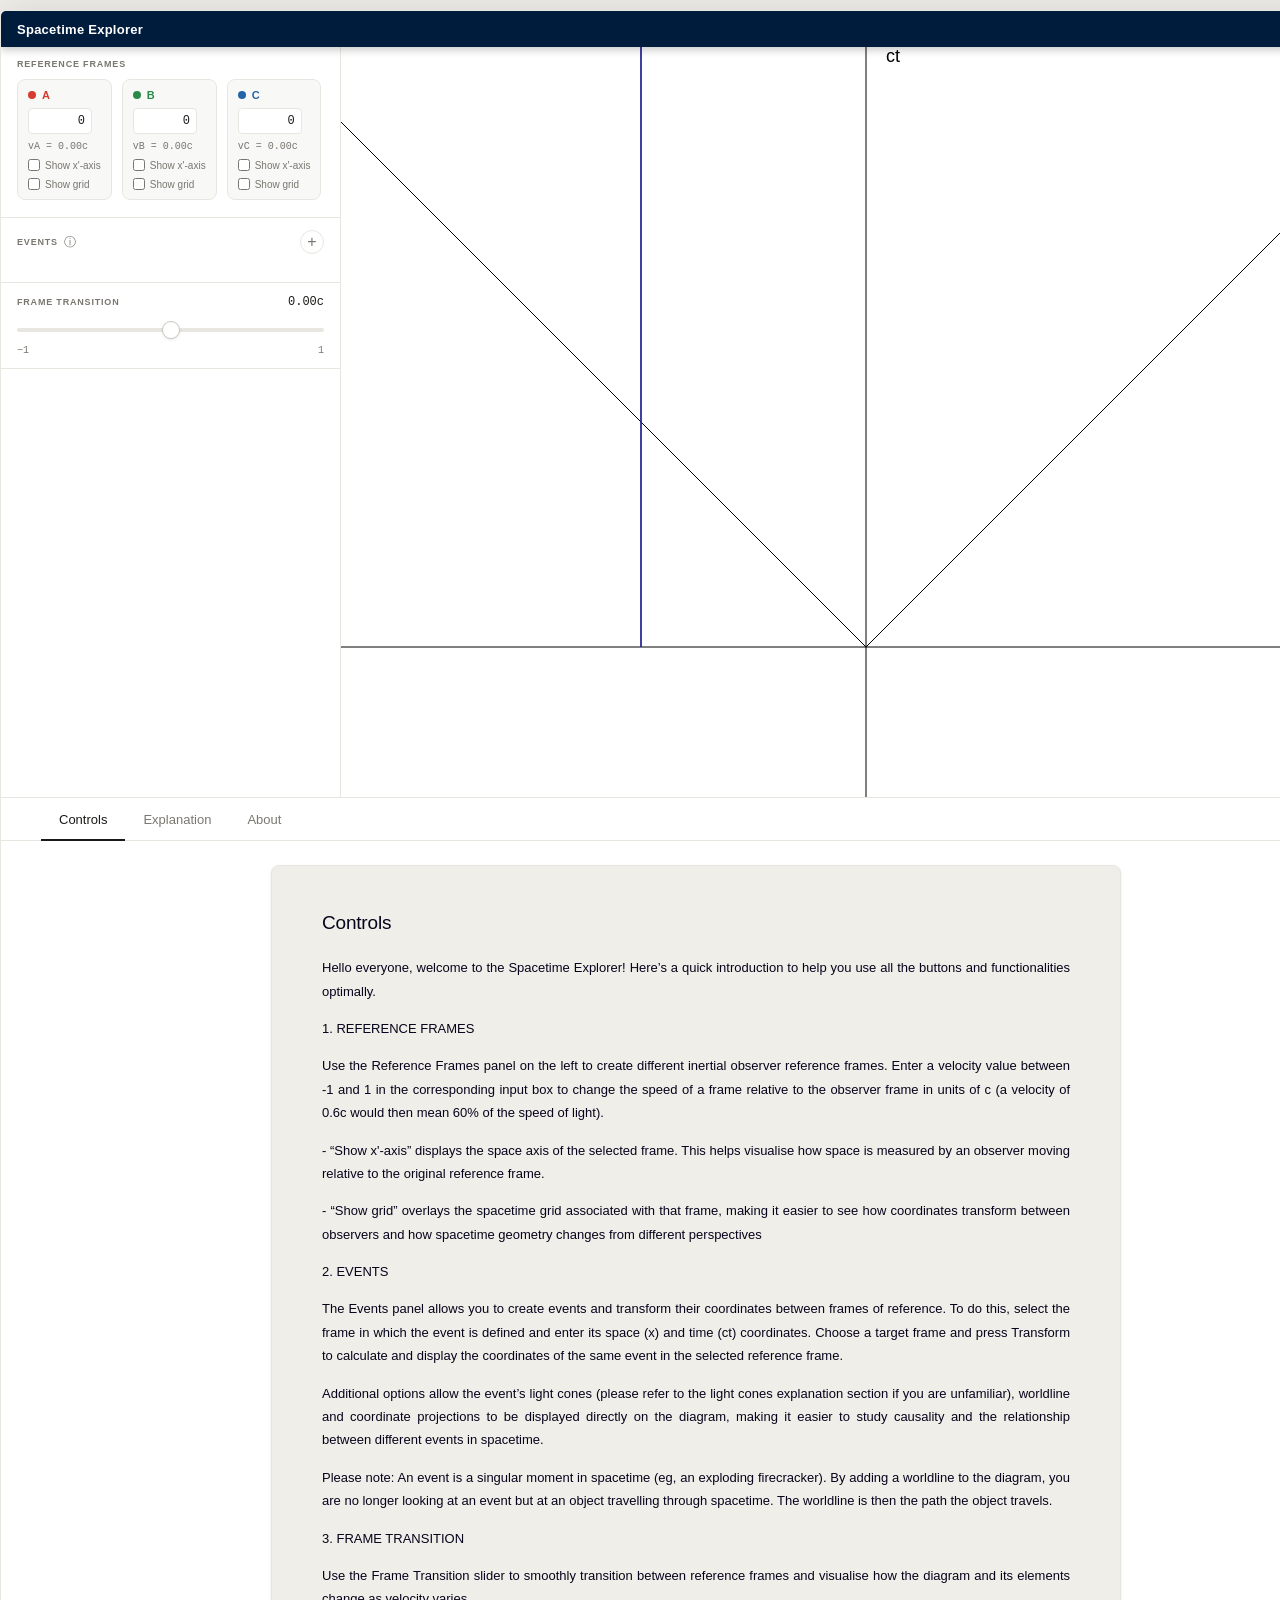
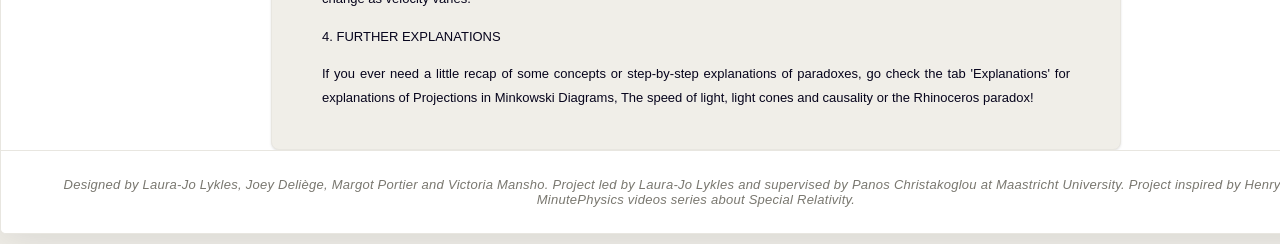
==== commit 166a5761: "Fixing size and name of images" ====
--- a/docs/index.html
+++ b/docs/index.html
@@ -231,7 +231,7 @@
       <div class="tab-panel active" id="tab-main">
         <div class="section-content">
           <h2>Controls</h2>
-          <p>Hello everyone, welcome to the Spacetime Explorer! Here’s a quick introduction in case you’re stuck on what exactly all the buttons do:) / to help you use all the buttons and functionalities optimally.</p>        
+          <p>Hello everyone, welcome to the Spacetime Explorer! Here’s a quick introduction to help you use all the buttons and functionalities optimally.</p>        
           <p>1. REFERENCE FRAMES </p> 
           <p>Use the Reference Frames panel on the left to create different inertial observer reference frames. Enter a velocity value between -1 and 1 in the corresponding input box to change the speed of a frame relative to the observer frame in units of c (a velocity of 0.6c would then mean 60% of the speed of light). <p>
           <p>       - “Show x'-axis” displays the space axis of the selected frame. This helps visualise how space is measured by an observer moving relative to the original reference frame.</p>
@@ -403,7 +403,7 @@
 
             <img
               src="images_explanations/Light_7.png"
-              alt="TITLE"
+              alt="Projections from galaxy onto both ct-axes added"
               width="748"
               class="explanation-image"
             >
@@ -411,7 +411,7 @@
 
             <img
               src="images_explanations/Light_8.png"
-              alt="TITLE"
+              alt="Light cone of the exploding galaxy and intersections added."
               width="748"
               class="explanation-image"
             >
@@ -419,7 +419,7 @@
 
             <img
               src="images_explanations/Light_9.png"
-              alt="TITLE"
+              alt="Future light cone highlighted"
               width="748"
               class="explanation-image"
             >
@@ -427,7 +427,7 @@
 
             <img
               src="images_explanations/Light_10.png"
-              alt="TITLE"
+              alt="Past light cone highlighted"
               width="748"
               class="explanation-image"
             >
@@ -442,7 +442,7 @@
             
             <img
               src="images_explanations/Rhino_1.png"
-              alt="TITLE"
+              alt="Lengths of the Rhinoceros and falling blades"
               width="748"
               class="explanation-image"
             > 
@@ -452,7 +452,7 @@
 
             <img
               src= "images_explanations/Rhino_2.png"
-              alt="TITLE"
+              alt="Blades in their frame"
               width="748"
               class="explanation-image"
             >
@@ -461,7 +461,7 @@
             
             <img
               src="images_explanations/Rhino_3.png"
-              alt="TITLE"
+              alt="Robespierre in his frame"
               width="748"
               class="explanation-image"
             >
@@ -469,35 +469,38 @@
 
             <img
               src="images_explanations/Rhino_4.png"
-              alt="TITLE"
-              width="748"
-              class="explanation-image"
-            >
+              alt="Robespierre in the frame of the blades"
+              width="748"
+              class="explanation-image"
+            >
+            <p>However, the E3 and E5 dots above show the contracted length of Robespierre seen by the blue reference frame. To obtain a valid length measurement, both ends of the object must be considered at the same time in the frame doing the measurement. Indeed, the blades and the ground see that Robespierre is only 4 meters long! To understand that, look at the worldline of his horn (E4). Do you see that it intersects with the ground’s x-axis (in blue) at x = 4 (E5)? Indeed, this is how Robespierre's length is measured from the ground’s perspective: his horn at E4 is somewhere between 3 and 4 seconds in the future for the blue frame. And again, to measure the length of an object properly, you have to measure the difference between the beginning and the end of that object at the same time. This is why we need to project his future horn onto the blue x-axis by following its worldline. This will give us Robespierre’s contracted length.</p>
+            <p>(If you are still unfamiliar with the concepts of proper and contracted length, please review the MinutePhysics video about <a href="https://www.youtube.com/watch?v=-NN_m2yKAAk&list=PLoaVOjvkzQtyjhV55wZcdicAz5KexgKvm&index=5" target="_blank">Length Contraction</a>, as this is a basis to understand the solution to this paradox.)</p>
+            <p>Again, to avoid overcrowding the diagram, let’s remove the image of Robespierre, but keep in mind that he will still be represented by the yellow dots (E3 and E4) and their respective worldlines in future diagrams.</p>
             
             <img
               src="images_explanations/Rhino_5.png"
-              alt="TITLE"
+              alt="First yellow cross"
               width="748"
               class="explanation-image"
             >
             
             <img
               src="images_explanations/Rhino_6.png"
-              alt="TITLE"
+              alt="Second yellow cross and projection of t1 and t2"
               width="748"
               class="explanation-image"
             >
             
             <img
               src="images_explanations/Rhino_7.png"
-              alt="TITLE"
+              alt="Transition to the red frame"
               width="748"
               class="explanation-image"
             >
             
             <img
               src="images_explanations/Rhino_8.png"
-              alt="TITLE"
+              alt="Adding the drawings of Robespierre and the blades in the transitionned spacetime globe"
               width="748"
               class="explanation-image"
             >
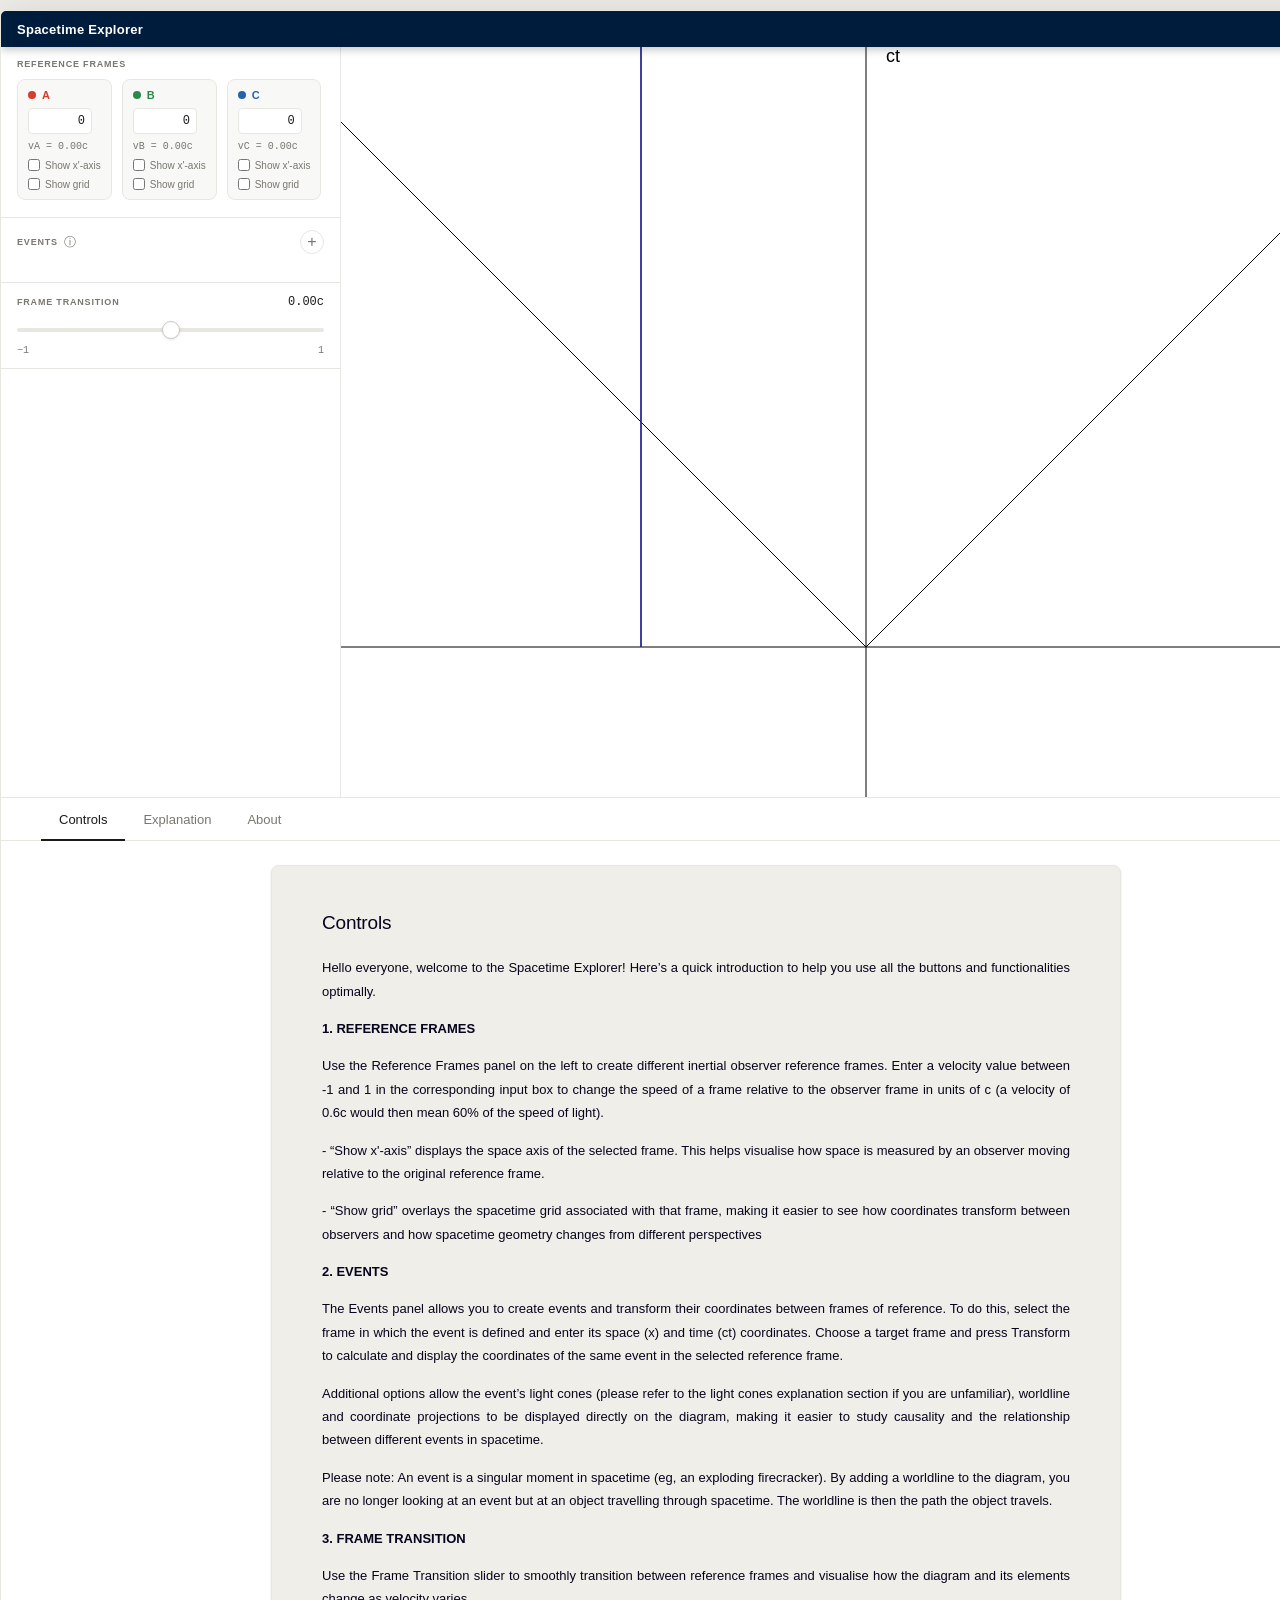
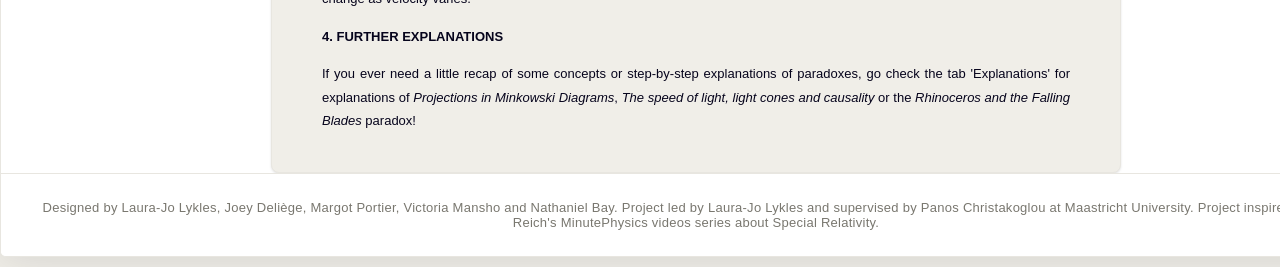
==== commit cdc0da51: "Adding the rhino explanations and fiwing formatting a bit" ====
--- a/docs/index.html
+++ b/docs/index.html
@@ -232,18 +232,18 @@
         <div class="section-content">
           <h2>Controls</h2>
           <p>Hello everyone, welcome to the Spacetime Explorer! Here’s a quick introduction to help you use all the buttons and functionalities optimally.</p>        
-          <p>1. REFERENCE FRAMES </p> 
+          <p><strong>1. REFERENCE FRAMES </strong></p> 
           <p>Use the Reference Frames panel on the left to create different inertial observer reference frames. Enter a velocity value between -1 and 1 in the corresponding input box to change the speed of a frame relative to the observer frame in units of c (a velocity of 0.6c would then mean 60% of the speed of light). <p>
           <p>       - “Show x'-axis” displays the space axis of the selected frame. This helps visualise how space is measured by an observer moving relative to the original reference frame.</p>
           <p>       - “Show grid” overlays the spacetime grid associated with that frame, making it easier to see how coordinates transform between observers and how spacetime geometry changes from different perspectives</p> 
-          <p>2. EVENTS</p>
+          <p><strong>2. EVENTS</strong></p>
           <p>The Events panel allows you to create events and transform their coordinates between frames of reference. To do this, select the frame in which the event is defined and enter its space (x) and time (ct) coordinates. Choose a target frame and press Transform to calculate and display the coordinates of the same event in the selected reference frame. </p>
           <p> Additional options allow the event’s light cones (please refer to the light cones explanation section if you are unfamiliar), worldline and coordinate projections to be displayed directly on the diagram, making it easier to study causality and the relationship between different events in spacetime. </p>
           <p>Please note: An event is a singular moment in spacetime (eg, an exploding firecracker). By adding a worldline to the diagram, you are no longer looking at an event but at an object travelling through spacetime. The worldline is then the path the object travels.</p> 
-          <p>3. FRAME TRANSITION</p>
+          <p><strong>3. FRAME TRANSITION</strong></p>
           <p> Use the Frame Transition slider to smoothly transition between reference frames and visualise how the diagram and its elements change as velocity varies.</p>
-          <p>4. FURTHER EXPLANATIONS</p> 
-          <p>If you ever need a little recap of some concepts or step-by-step explanations of paradoxes, go check the tab 'Explanations' for explanations of Projections in Minkowski Diagrams, The speed of light, light cones and causality or the Rhinoceros paradox!</p>
+          <p><strong>4. FURTHER EXPLANATIONS</strong></p> 
+          <p>If you ever need a little recap of some concepts or step-by-step explanations of paradoxes, go check the tab 'Explanations' for explanations of <i>Projections in Minkowski Diagrams</i>, <i>The speed of light, light cones and causality</i> or the <i>Rhinoceros and the Falling Blades</i> paradox!</p>
 
         </div>
       </div>
@@ -251,7 +251,7 @@
           <!-- Explanation Sub Tabs -->
           <div class="explanations-layout">
             <nav class="explanations-nav">
-              <a class="active"onclick="showExplanationTab('exp-projections', this)">Projections In Minkowski Diagrams</a>
+              <a class="active"onclick="showExplanationTab('exp-projections', this)">Projections in Minkowski Diagrams</a>
               <a onclick="showExplanationTab('exp-lightcones', this)">Speed of light, Light cones and Causality</a>
               <a onclick="showExplanationTab('exp-rhinoceros', this)">The Rhinoceros and the Falling Blades</a>
             </nav>
@@ -261,7 +261,7 @@
             
 <!-- Projections in Minkowski Diagrams Tab -->
           <div class="explanations-tab active" id="exp-projections">
-            <h2>Projections In Minkowsi Diagrams</h2>
+            <h2>Projections in Minkowski Diagrams</h2>
             <p>The beauty of space-time diagrams is that they allow us to see how things look from different moving perspectives. In the interactive spacetime globe above, this can be done by moving the slider to transition between reference frames. In your Special Relativity classes, however, you will likely encounter Minkowski diagrams, which are a paper version of the spacetime globe. While in the online spacetime globe, the switching between frames is done for you by the code; on Minkowski paper, you can look at events from different perspectives through something called projections.</p>
             <p>This section explains what projections are and how to use them to transform between reference frames on paper.</p>
            
@@ -272,7 +272,7 @@
               class="explanation-image"
             >
 
-            <p>We always start with one reference frame, the observer frame, which has the x (space dimension) and ct (time dimension) axes at a 90-degree angle from each other, as you can see below. </p>
+            <p>We always start with one reference frame, the observer frame, which has the x (space dimension) and ct (time dimension) axes at a 90-degree angle from each other, as you can see above. </p>
             <p>It is important to remember that the observer frame does not have to be a stationary frame. In fact, according to the Principle of Relativity, there exists no true stationary frame, as each frame is equally valid to be chosen as the observer frame. Indeed, nothing is purely static in our Universe! The “observer” frame is simply the frame which does not have a velocity relative to the chosen observer. </P>
             
             <img
@@ -281,7 +281,7 @@
               width="300"
               class="explanation-image"
             >
-            <p>An event is something that happens at one point in space-time, meaning it has one ct coordinate (time) and one x coordinate (space), like the dark blue point below. </p>
+            <p>An event is something that happens at one point in space-time, meaning it has one ct coordinate (time) and one x coordinate (space), like the dark blue point above. </p>
   
             <img
               src="images_explanations/Project_3.png"
@@ -327,7 +327,7 @@
             <p>The important thing to remember here is that the dotted line that projects the event onto the axis you want to read the information from must always be parallel to the other axis of the same frame. The dotted lines basically mean “as seen by [insert chosen frame of reference]”. Here, our event happens at (3, 2) in the blue reference frame, but at around (2.5, 0.5) in the orange reference frame. </p>
             <p>This is how we read space-time diagrams: these values are… relative! </p>
             <p>Make sure you properly understand how to do these kinds of projections before diving into more complex situations </p>
-            <p>You might have noticed, in the interactive spacetime globe above, that the tick marks of a tilted reference frame are slightly slanted. The slope of these ticks corresponds to the slope of the x’-axis. To project an event onto a ct-axis of a specific reference frame, you would have to draw a line from the event to the ct-axis of that frame, parallel to the tickmarks on this axis, as shown below. </p>
+            <p>You might have noticed, in the interactive spacetime globe above, that the tick marks of a tilted reference frame are slightly slanted. The slope of these ticks corresponds to the slope of the x’-axis. To project an event onto a ct-axis of a specific reference frame, you would have to draw a line from the event to the ct-axis of that frame, parallel to the tickmarks on this axis, as shown above. </p>
 
             <img
               src="images_explanations/Project_8.png"
@@ -359,7 +359,7 @@
               width="748"
               class="explanation-image"
             > 
-            <p>Imagine you stand in the centre of the diagram (at rest relative to the reference frame) with a light bulb, and you turn it on for one millisecond. The diagram below shows the worldlines of light rays emitted in both directions from your light bulb at time = 0. This V shape, which is created by the two worldlines of light, is what we call a future light cone. Following these lines, you can then see that these rays of light will reach x = 2 and x = -2 at ct = 2, etc. </p>
+            <p>Imagine you stand in the centre of the diagram (at rest relative to the reference frame) with a light bulb, and you turn it on for one millisecond. The diagram above shows the worldlines of light rays emitted in both directions from your light bulb at time = 0. This V shape, which is created by the two worldlines of light, is what we call a future light cone. Following these lines, you can then see that these rays of light will reach x = 2 and x = -2 at ct = 2, etc. </p>
             
             <img
               src= "images_explanations/Light_2.png"
@@ -399,7 +399,7 @@
               width="748"
               class="explanation-image"
             >
-            <p>The same principle applies to moving things relative to the event. Imagine that you are now on a spaceship travelling to another galaxy at a fraction of the speed of light. The spaceship just passes by Earth at time = 0, so that Earth and the spaceship are at the coordinates (0, 0) in our diagram. The red line on the diagram below is the worldline of the spaceship. </p>
+            <p>The same principle applies to moving things relative to the event. Imagine that you are now on a spaceship travelling to another galaxy at a fraction of the speed of light. The spaceship just passes by Earth at time = 0, so that Earth and the spaceship are at the coordinates (0, 0) in our diagram. The red line on the diagram above is the worldline of the spaceship. </p>
 
             <img
               src="images_explanations/Light_7.png"
@@ -423,7 +423,7 @@
               width="748"
               class="explanation-image"
             >
-            <p>Since nothing can go faster than light, there is no way the explosion of the galaxy may have influenced things on Earth before t2. This is why all points within the future light cone (in yellow below) can be called the “causal future”: anything in this light cone might be influenced by the explosion of the galaxy. </p>
+            <p>Since nothing can go faster than light, there is no way the explosion of the galaxy may have influenced things on Earth before t2. This is why all points within the future light cone (in yellow above) can be called the “causal future”: anything in this light cone might be influenced by the explosion of the galaxy. </p>
 
             <img
               src="images_explanations/Light_10.png"
@@ -432,7 +432,7 @@
               class="explanation-image"
             >
             <p>The past light cone encompassing the “causal past” is framed by the same 45-degree sloped lines, representing the light that reached the event. Only events within this past light cone might have influenced the explosion; any events outside of it were too far away for their light to travel to the galaxy in time to have influenced the explosion. </p>
-            <p>In your Special Relativity classes, you will see that events within the future or past light cone of another one are called <i>time-like<i> separated (because you just need to look at the future or the past to see that they can influence each other), while events outside of these light cones are called <i>space-like</i> separated (because they are literally too far away from the event to be influenced by it).</p>
+            <p>In your Special Relativity classes, you will see that events within the future or past light cone of another one are called <i>time-like</i> separated (because you just need to look at the future or the past to see that they can influence each other), while events outside of these light cones are called <i>space-like</i> separated (because they are literally too far away from the event to be influenced by it).</p>
           </div>
 
 <!-- Rhinocerons Tab -->
@@ -483,20 +483,25 @@
               width="748"
               class="explanation-image"
             >
-            
+            <p>Alright, the scene is now set! Remember, the problem says that when Robespierre’s tail just passes the first blade (the line going from E1), both blades will go down at the same time in their frame of reference (the blue one).</p>
+            <p>To visualise that in the diagram, you need to follow the worldline of Robespierre’s tail (which coincides with the red ct’-axis) until it crosses the worldline of the first blade at the yellow cross in the diagram above.</p>
+
             <img
               src="images_explanations/Rhino_6.png"
               alt="Second yellow cross and projection of t1 and t2"
               width="748"
               class="explanation-image"
             >
-            
+            <p>Both blades will then go down simultaneously at this time (at almost 12 seconds) for their own frame of reference! Indeed, in the blue frame, t1 is when the first blade goes down, t2 is when the second one goes down, and they happen at the same time.  Likewise, can you see that the worldline of Robespierre’s head (E4) encounters the second blade exactly at the second yellow cross? This already gives us the solution to our paradox in the ground’s frame of reference! Indeed, for the blue frame, the blades go down simultaneously, but Robespierre’s length is contracted to 4 meters, so he perfectly fits in between the blades and doesn’t get hurt!</p>
+            <p>This is the type of thought process you’ll get used to when working with Minkowski diagrams in your Special Relativity classes. But, you know that our online spacetime globe has a feature to change the perspective to the red frame of reference, right? Let’s use that function to see what the solution to the paradox will be in Robespierre’s frame of reference!</p>
+
             <img
               src="images_explanations/Rhino_7.png"
               alt="Transition to the red frame"
               width="748"
               class="explanation-image"
             >
+            <p>After transforming to the perspective of the red frame, the spacetime globe looks like this: everything moved! Remember that Robespierre’s and the blades’ worldlines are still there in yellow. Let me put the drawings back so you can understand how we changed perspective.</p>
             
             <img
               src="images_explanations/Rhino_8.png"
@@ -504,14 +509,20 @@
               width="748"
               class="explanation-image"
             >
-            
+            <p>Here is Robespierre, standing still in the red frame. The blades are moving relative to his red reference frame, so they seem to be moving towards him as seen from this perspective. The yellow crosses still represent when the blades go down. As you can see, in this frame, Rosebepierre is 5 meters long, while the space between the blades is length-contracted to only 3.2 meters. At first glance, this creates a contradiction: how can his horn get cut off in his own frame but not in the ground’s?!</p>
+            <p>Let's see what we might have missed. As shown in the diagram, the first cross is still at the intersection of the tail’s worldline (the ct’-axis) with the first blade’s worldline (that is now tilted). The second cross is also still at the intersection of the horn’s worldline (now vertical) with the second blade’s worldline (now tilted).</p>
+
             <img
               src="images_explanations/Rhino_9.png"
-              alt="TITLE"
-              width="748"
-              class="explanation-image"
-            >
-            
+              alt="Adding the projections onto the red axes"
+              width="748"
+              class="explanation-image"
+            >
+            <p>The difference here is that the blades don’t go down simultaneously for the rhinoceros’s frame (the red one). The first blade actually goes down at t1’ while the second one goes down at t2’, which is earlier. That’s the loss of simultaneity! From Robespierre’s perspective, it then just looks like the guillotine approaches him at 60% of the speed of light, and the second blade goes down right in front of his horn (then we assume it goes up instantly). The guillotine continues travelling along the rhino’s body, and finally, the first blade goes down exactly at his tail!</p>
+            <p>The key is to see that the paradox is solved in two different ways at the same time! The length contraction of Robespierre solves the paradox in the ground’s reference frame by making him exactly 4 meters long. And the loss of simultaneity solves the paradox in Robespierre’s reference frame by making the blades go down at different times!</p>
+            <p>See? There was never a paradox if we take into account all the relativistic effects in all the frames of reference involved :)</p>
+            <p>Congrats! You solved the Rhinoceros paradox! Robespierre knows he won’t get hurt thanks to you! If you understood this particularly challenging paradox, you can now deal with almost any Special Relativity problem! Good luck!</p>
+
           </div>
         </div>
       </div>
@@ -529,7 +540,7 @@
         </div>
       </div>
       <div class="credits">
-        <div class="ack-text">Designed by Laura-Jo Lykles, Joey Deliège, Margot Portier and Victoria Mansho. Project led by Laura-Jo Lykles and supervised by Panos Christakoglou at Maastricht University. Project inspired by Henry Reich's MinutePhysics videos series about Special Relativity.</div>
+        <div class="ack-text">Designed by Laura-Jo Lykles, Joey Deliège, Margot Portier, Victoria Mansho and Nathaniel Bay. Project led by Laura-Jo Lykles and supervised by Panos Christakoglou at Maastricht University. Project inspired by Henry Reich's MinutePhysics videos series about Special Relativity.</div>
         </div>
       </div>
     </div>
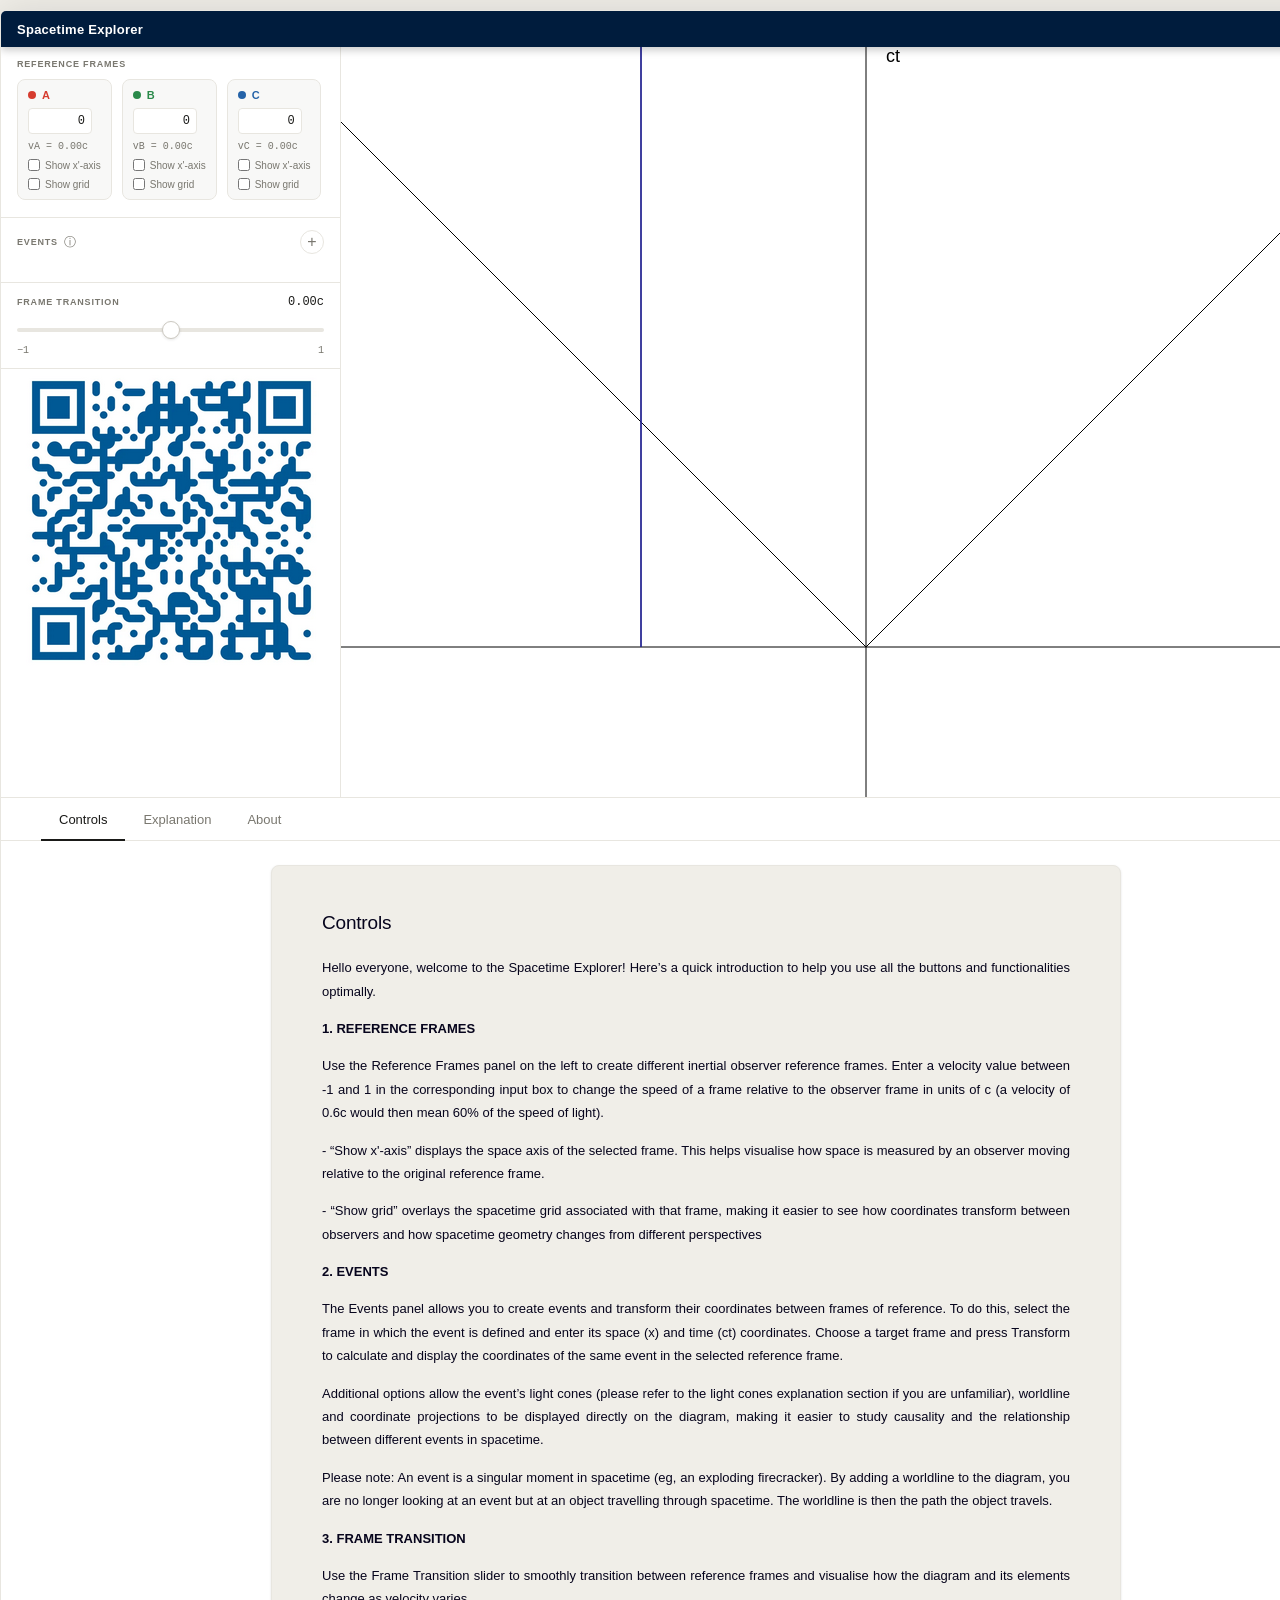
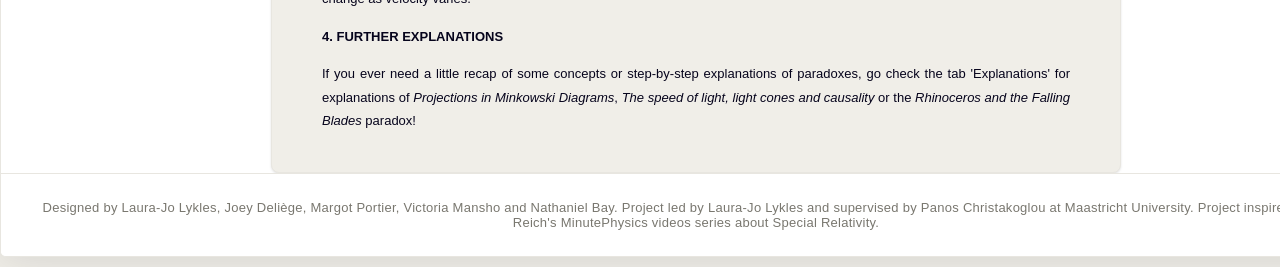
==== commit ee070d18: "QR code added" ====
--- a/docs/index.html
+++ b/docs/index.html
@@ -155,6 +155,10 @@
             <span class="slider-end-label">&minus;1</span>
             <span class="slider-end-label">1</span>
           </div>
+        </div>
+        
+        <div class="QR-code">
+          <img src="images_explanations/QR_Code.png" alt="QR_Code">
         </div>
 
       </div>
--- a/docs/pretty.css
+++ b/docs/pretty.css
@@ -48,6 +48,12 @@
   color-scheme: light;
 }
 
+/*  QR-code styling  */
+.QR-code {
+  display: block;
+  margin: 0 auto;
+}
+
 /*  explanation images styling  */
 .explanation-image {
     display: block;
